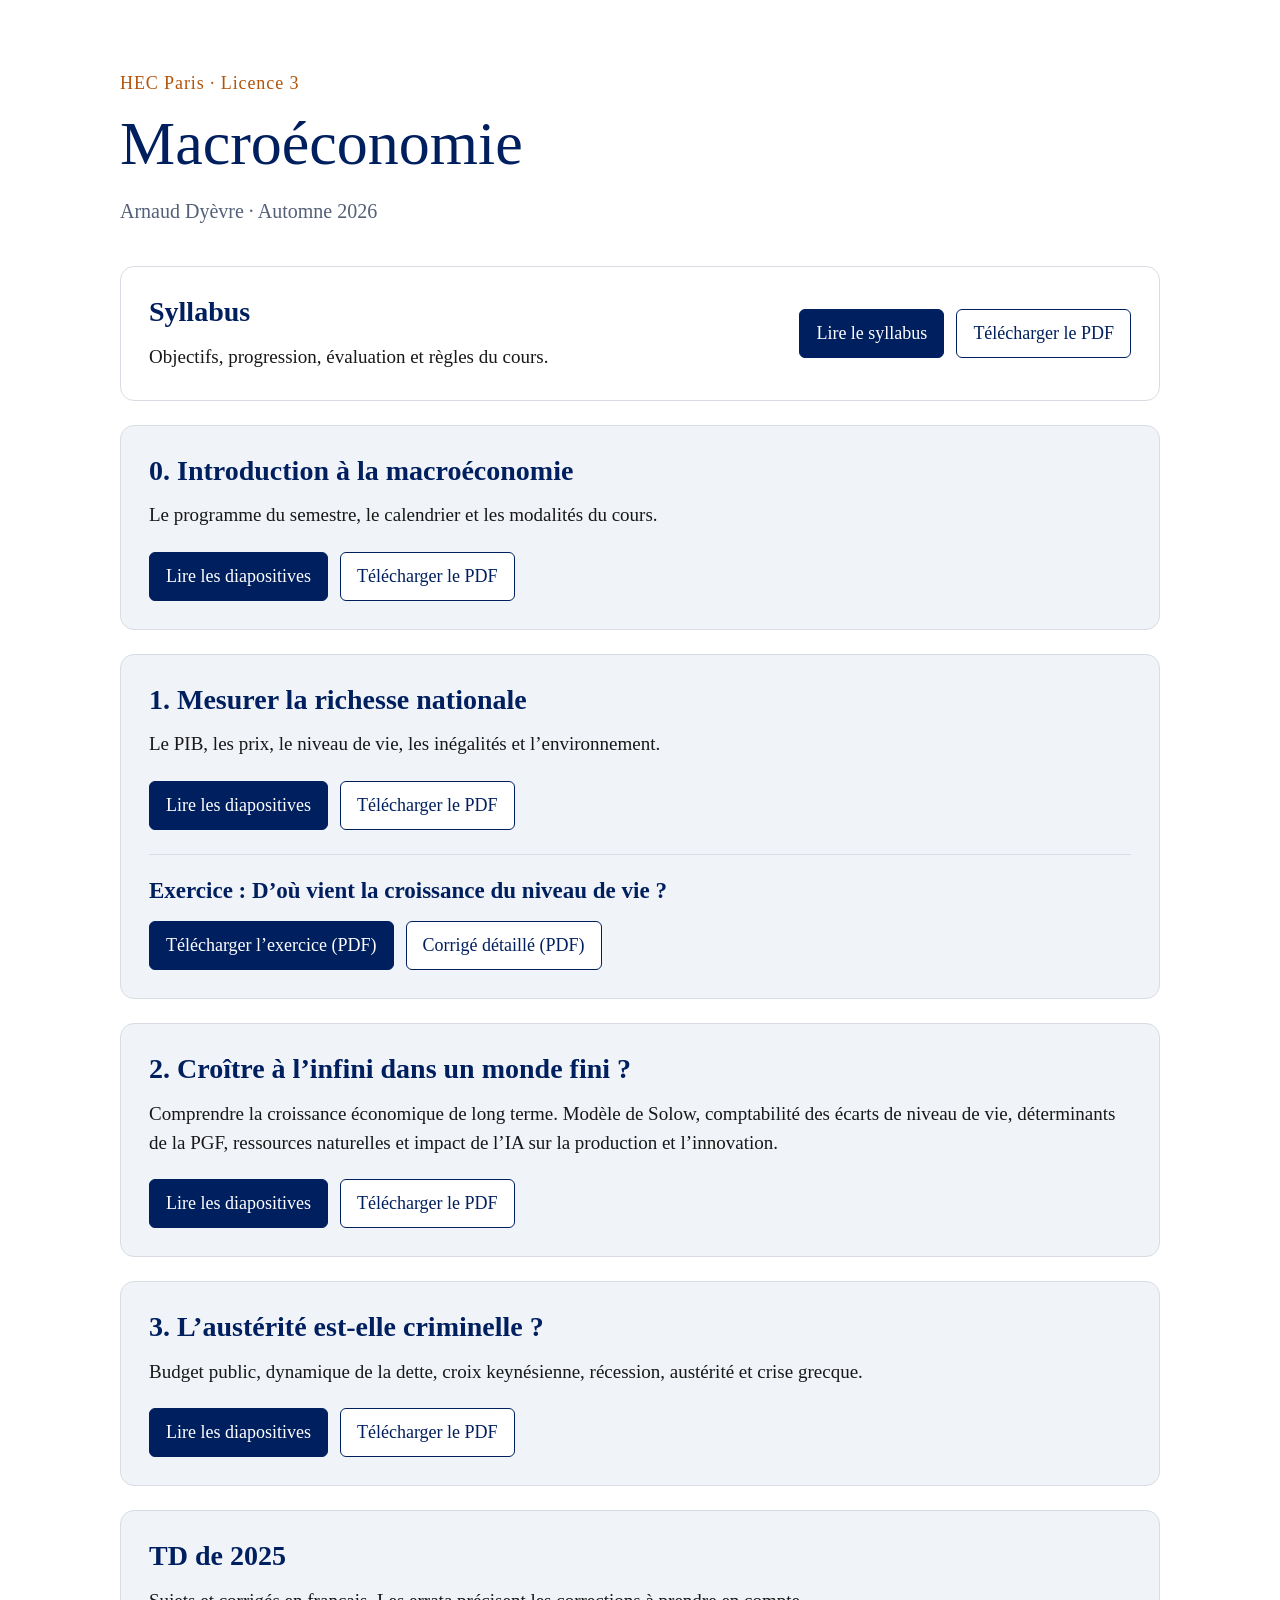
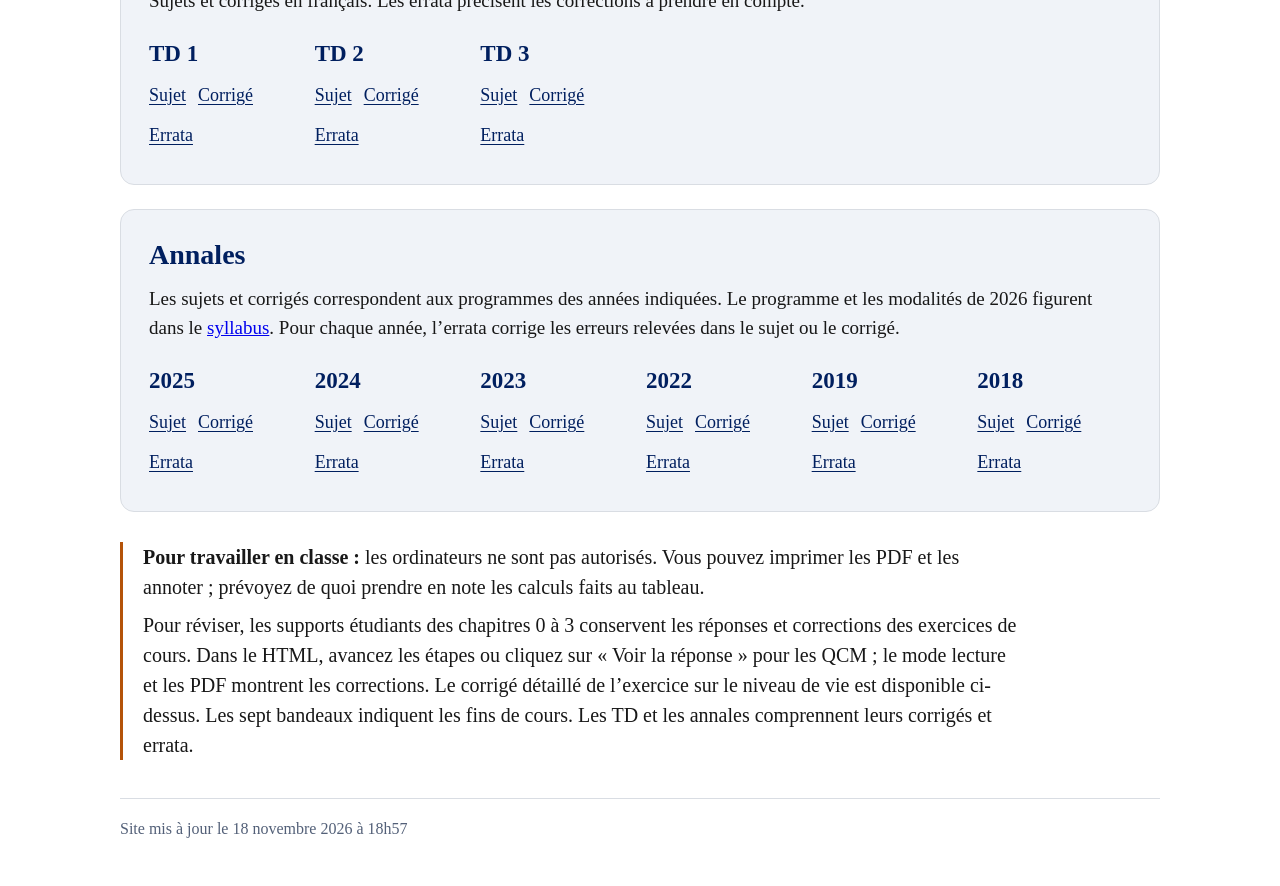
==== index.html @ c5e03e6b "Réduire le footer à la date et heure de mise à jour" ====
<!doctype html>
<html lang="fr">
<head>
  <meta charset="utf-8">
  <meta name="viewport" content="width=device-width, initial-scale=1">
  <meta name="description" content="Supports du cours de macroéconomie de Licence 3 à HEC Paris, Arnaud Dyèvre, automne 2026.">
  <title>Macroéconomie L3 · HEC Paris · Automne 2026</title>
  <style>
    :root{--navy:#001F5F;--accent:#B45309;--ink:#181818;--muted:#536078;--line:#D9DDE3;--blue:#F0F3F8}
    *{box-sizing:border-box}body{margin:0;background:#fff;color:var(--ink);font-family:Palatino,"Palatino Linotype","Book Antiqua",serif;font-size:20px;line-height:1.5}main{max-width:1100px;margin:auto;padding:70px 30px 45px}.label{color:var(--accent);font-size:18px;letter-spacing:.05em;margin:0 0 12px}h1{font-size:clamp(38px,6vw,62px);font-weight:normal;color:var(--navy);line-height:1.12;margin:0 0 18px}.byline{color:var(--muted);margin:0 0 40px}.resources{display:grid;grid-template-columns:minmax(0,1fr);gap:24px;margin:30px 0}article{border:1px solid var(--line);border-radius:14px;padding:28px;background:var(--blue)}article h2{font-size:28px;line-height:1.2;color:var(--navy);font-weight:600;margin:0 0 14px}article p{margin:0 0 22px;font-size:19px}.links{display:flex;flex-wrap:wrap;gap:12px}.links a{display:inline-block;padding:10px 16px;border:1px solid var(--navy);border-radius:6px;color:var(--navy);text-decoration:none;background:#fff;font-size:18px;min-height:48px}.links a:first-child{background:var(--navy);color:#fff}.links a:hover{box-shadow:0 0 0 2px var(--accent)}a:focus-visible{outline:3px solid var(--accent);outline-offset:4px}.syllabus{grid-column:1/-1;background:#fff;display:flex;align-items:center;justify-content:space-between;gap:25px}.syllabus p{margin:0}.notice{border-left:3px solid var(--accent);padding:0 0 0 20px;max-width:900px}.notice p{margin:8px 0}footer{margin-top:38px;color:var(--muted);font-size:16px;border-top:1px solid var(--line);padding-top:18px}@media(max-width:650px){main{padding:36px 20px}.resources{grid-template-columns:1fr}article{padding:24px}.syllabus{display:block}.syllabus .links{margin-top:20px}.byline{margin-bottom:30px}}
    .exercise{border-top:1px solid var(--line);margin-top:24px;padding-top:22px}.exercise h3{color:var(--navy);font-size:23px;line-height:1.25;font-weight:600;margin:0 0 16px}
    .annales-grid{display:grid;grid-template-columns:repeat(6,minmax(0,1fr));gap:22px 12px;list-style:none;margin:0;padding:0}.annales-grid strong{display:block;color:var(--navy);font-size:23px;font-weight:600;margin-bottom:4px}.annales-links{display:flex;flex-wrap:wrap;gap:0 12px}.annales-links a{color:var(--navy);font-size:18px;padding:6px 0;min-height:40px;text-underline-offset:3px}@media(max-width:850px){.annales-grid{grid-template-columns:repeat(3,minmax(0,1fr))}}@media(max-width:500px){.annales-grid{grid-template-columns:repeat(2,minmax(0,1fr))}}
  </style>
</head>
<body>
  <main>
    <header><p class="label">HEC Paris · Licence 3</p><h1>Macroéconomie</h1><p class="byline">Arnaud Dyèvre · Automne 2026</p></header>
    <div class="resources">
      <article class="syllabus"><div><h2>Syllabus</h2><p>Objectifs, progression, évaluation et règles du cours.</p></div><div class="links"><a href="syllabus.html">Lire le syllabus</a><a href="syllabus.pdf">Télécharger le PDF</a></div></article>
      <article><h2>0. Introduction à la macroéconomie</h2><p>Le programme du semestre, le calendrier et les modalités du cours.</p><div class="links"><a href="introduction/index.html">Lire les diapositives</a><a href="introduction/cours.pdf">Télécharger le PDF</a></div></article>
      <article><h2>1. Mesurer la richesse nationale</h2><p>Le PIB, les prix, le niveau de vie, les inégalités et l’environnement.</p><div class="links"><a href="chapitre-1/index.html">Lire les diapositives</a><a href="chapitre-1/cours.pdf">Télécharger le PDF</a></div><div class="exercise"><h3>Exercice : D’où vient la croissance du niveau de vie&nbsp;?</h3><div class="links"><a href="chapitre-1/exercices/niveau_vie_exercice_etudiant.pdf">Télécharger l’exercice (PDF)</a><a href="chapitre-1/exercices/niveau_vie_exercice_corrige.pdf">Corrigé détaillé (PDF)</a></div></div></article>
      <article><h2>2. Croître à l’infini dans un monde fini&nbsp;?</h2><p>Comprendre la croissance économique de long terme. Modèle de Solow, comptabilité des écarts de niveau de vie, déterminants de la PGF, ressources naturelles et impact de l’IA sur la production et l’innovation.</p><div class="links"><a href="chapitre-2/index.html">Lire les diapositives</a><a href="chapitre-2/cours.pdf">Télécharger le PDF</a></div></article>
      <article><h2>3. L’austérité est-elle criminelle&nbsp;?</h2><p>Budget public, dynamique de la dette, croix keynésienne, récession, austérité et crise grecque.</p><div class="links"><a href="chapitre-3/index.html">Lire les diapositives</a><a href="chapitre-3/cours.pdf">Télécharger le PDF</a></div></article>
      <article id="td" aria-labelledby="td-title">
        <h2 id="td-title">TD de 2025</h2>
        <p>Sujets et corrigés en français. Les errata précisent les corrections à prendre en compte.</p>
        <ul class="annales-grid" aria-label="TD français de 2025 et corrigés">
          <li><strong>TD 1</strong><div class="annales-links"><a href="td/td1-2025-sujet.pdf" aria-label="Sujet du TD 1 en français, PDF">Sujet</a><a href="td/td1-2025-corrige.pdf" aria-label="Corrigé du TD 1 en français, PDF">Corrigé</a><a href="td/td1-2025-errata.pdf" aria-label="Errata du TD 1 en français, PDF">Errata</a></div></li>
          <li><strong>TD 2</strong><div class="annales-links"><a href="td/td2-2025-sujet.pdf" aria-label="Sujet du TD 2 en français, PDF">Sujet</a><a href="td/td2-2025-corrige.pdf" aria-label="Corrigé du TD 2 en français, PDF">Corrigé</a><a href="td/td2-2025-errata.pdf" aria-label="Errata du TD 2 en français, PDF">Errata</a></div></li>
          <li><strong>TD 3</strong><div class="annales-links"><a href="td/td3-2025-sujet.pdf" aria-label="Sujet du TD 3 en français, PDF">Sujet</a><a href="td/td3-2025-corrige.pdf" aria-label="Corrigé du TD 3 en français, PDF">Corrigé</a><a href="td/td3-2025-errata.pdf" aria-label="Errata du TD 3 en français, PDF">Errata</a></div></li>
        </ul>
      </article>
      <article id="annales" aria-labelledby="annales-title">
        <h2 id="annales-title">Annales</h2>
        <p>Les sujets et corrigés correspondent aux programmes des années indiquées. Le programme et les modalités de 2026 figurent dans le <a href="syllabus.html">syllabus</a>. Pour chaque année, l’errata corrige les erreurs relevées dans le sujet ou le corrigé.</p>
        <ul class="annales-grid" aria-label="Examens des années passées et corrigés">
          <li><strong>2025</strong><div class="annales-links"><a href="annales/examen-2025-sujet.pdf" aria-label="Sujet 2025 en français, PDF">Sujet</a><a href="annales/examen-2025-corrige.pdf" aria-label="Corrigé 2025 en français, PDF">Corrigé</a><a href="annales/errata-2025.pdf" aria-label="Errata 2025 en français, PDF">Errata</a></div></li>
          <li><strong>2024</strong><div class="annales-links"><a href="annales/examen-2024-sujet.pdf" aria-label="Sujet 2024 en français, PDF">Sujet</a><a href="annales/examen-2024-corrige.pdf" aria-label="Corrigé 2024 en français, PDF">Corrigé</a><a href="annales/errata-2024.pdf" aria-label="Errata 2024 en français, PDF">Errata</a></div></li>
          <li><strong>2023</strong><div class="annales-links"><a href="annales/examen-2023-sujet.pdf" aria-label="Sujet 2023 en français, PDF">Sujet</a><a href="annales/examen-2023-corrige.pdf" aria-label="Corrigé 2023 en français, PDF">Corrigé</a><a href="annales/errata-2023.pdf" aria-label="Errata 2023 en français, PDF">Errata</a></div></li>
          <li><strong>2022</strong><div class="annales-links"><a href="annales/examen-2022-sujet.pdf" aria-label="Sujet 2022 en français, PDF">Sujet</a><a href="annales/examen-2022-corrige.pdf" aria-label="Corrigé 2022 en français, PDF">Corrigé</a><a href="annales/errata-2022.pdf" aria-label="Errata 2022 en français, PDF">Errata</a></div></li>
          <li><strong>2019</strong><div class="annales-links"><a href="annales/examen-2019-sujet.pdf" aria-label="Sujet 2019 en français, PDF">Sujet</a><a href="annales/examen-2019-corrige.pdf" aria-label="Corrigé 2019 en anglais, PDF">Corrigé</a><a href="annales/errata-2019.pdf" aria-label="Errata 2019 en français, PDF">Errata</a></div></li>
          <li><strong>2018</strong><div class="annales-links"><a href="annales/examen-2018-sujet.pdf" aria-label="Sujet 2018 en français, PDF">Sujet</a><a href="annales/examen-2018-corrige.pdf" aria-label="Corrigé 2018 en anglais, PDF">Corrigé</a><a href="annales/errata-2018.pdf" aria-label="Errata 2018 en français, PDF">Errata</a></div></li>
        </ul>
      </article>
    </div>
    <div class="notice"><p><strong>Pour travailler en classe :</strong> les ordinateurs ne sont pas autorisés. Vous pouvez imprimer les PDF et les annoter ; prévoyez de quoi prendre en note les calculs faits au tableau.</p><p>Pour réviser, les supports étudiants des chapitres 0 à 3 conservent les réponses et corrections des exercices de cours. Dans le HTML, avancez les étapes ou cliquez sur « Voir la réponse » pour les QCM ; le mode lecture et les PDF montrent les corrections. Le corrigé détaillé de l’exercice sur le niveau de vie est disponible ci-dessus. Les sept bandeaux indiquent les fins de cours. Les TD et les annales comprennent leurs corrigés et errata.</p></div>
    <footer>Site mis à jour le <time datetime="2026-11-18T18:57+01:00">18 novembre 2026 à 18h57</time></footer>
  </main>
</body>
</html>
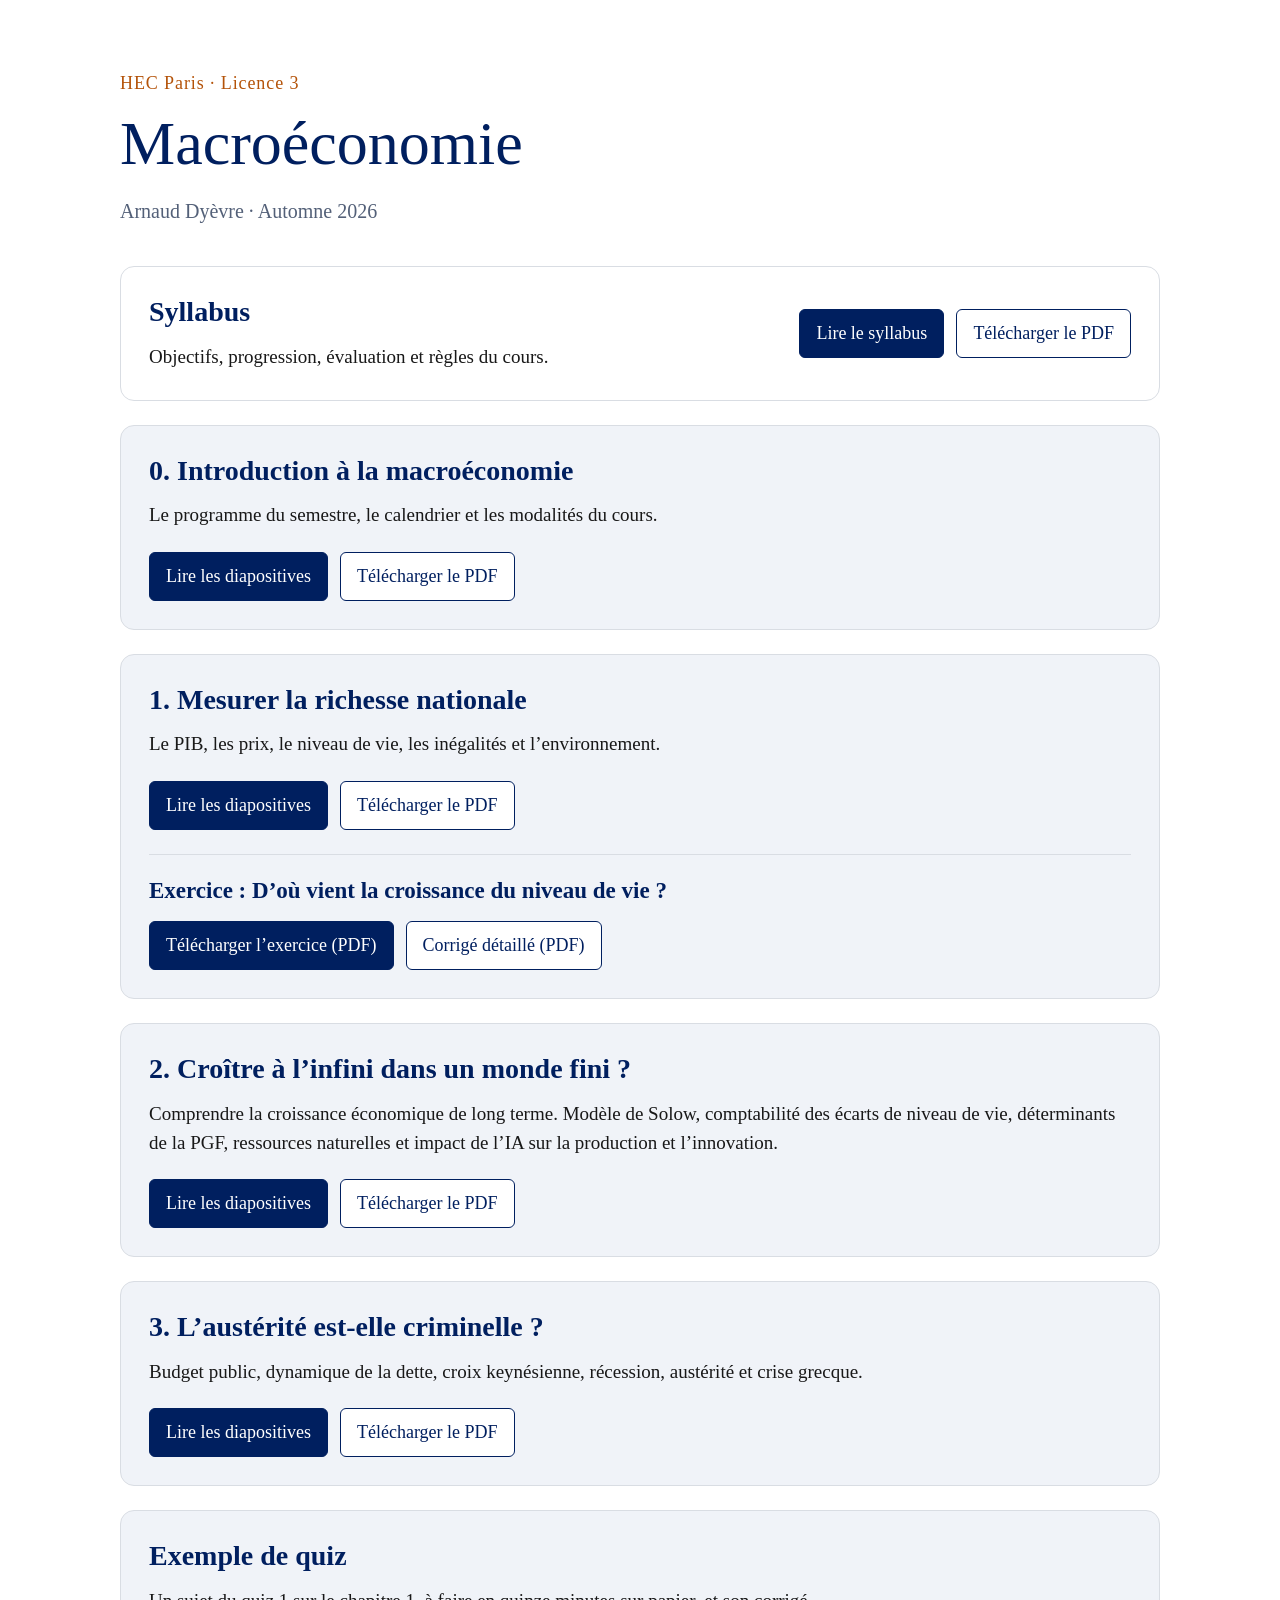
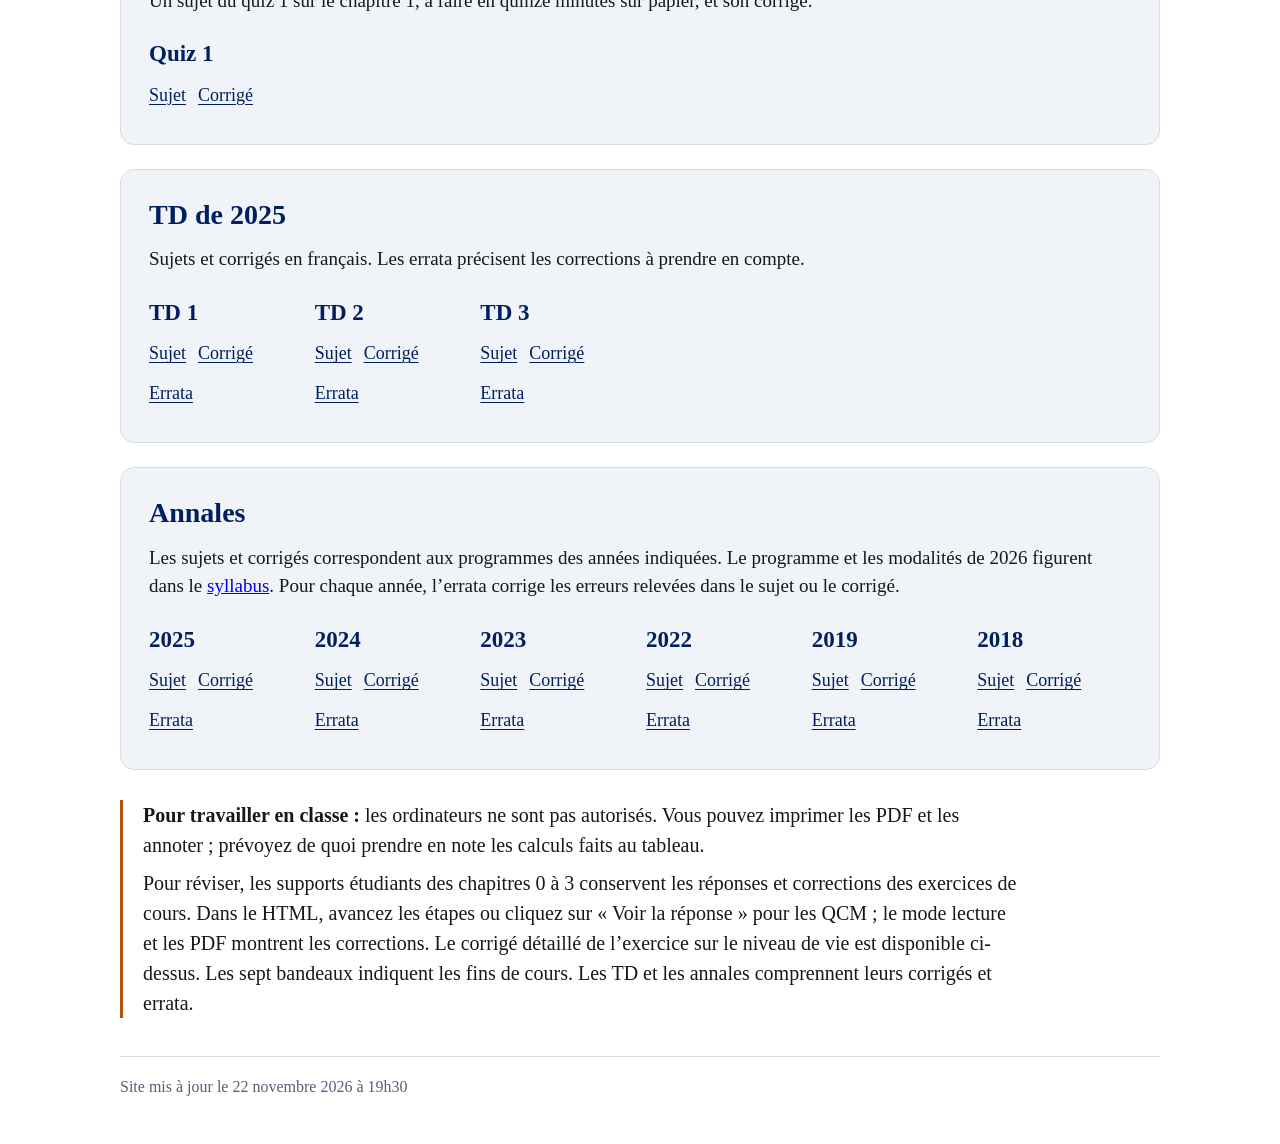
==== commit b81f56d3: "Publier un exemple du quiz 1 et son corrigé Sujet du quiz 1 (version A complétée par la question sur" ====
--- a/index.html
+++ b/index.html
@@ -21,6 +21,13 @@
       <article><h2>1. Mesurer la richesse nationale</h2><p>Le PIB, les prix, le niveau de vie, les inégalités et l’environnement.</p><div class="links"><a href="chapitre-1/index.html">Lire les diapositives</a><a href="chapitre-1/cours.pdf">Télécharger le PDF</a></div><div class="exercise"><h3>Exercice : D’où vient la croissance du niveau de vie&nbsp;?</h3><div class="links"><a href="chapitre-1/exercices/niveau_vie_exercice_etudiant.pdf">Télécharger l’exercice (PDF)</a><a href="chapitre-1/exercices/niveau_vie_exercice_corrige.pdf">Corrigé détaillé (PDF)</a></div></div></article>
       <article><h2>2. Croître à l’infini dans un monde fini&nbsp;?</h2><p>Comprendre la croissance économique de long terme. Modèle de Solow, comptabilité des écarts de niveau de vie, déterminants de la PGF, ressources naturelles et impact de l’IA sur la production et l’innovation.</p><div class="links"><a href="chapitre-2/index.html">Lire les diapositives</a><a href="chapitre-2/cours.pdf">Télécharger le PDF</a></div></article>
       <article><h2>3. L’austérité est-elle criminelle&nbsp;?</h2><p>Budget public, dynamique de la dette, croix keynésienne, récession, austérité et crise grecque.</p><div class="links"><a href="chapitre-3/index.html">Lire les diapositives</a><a href="chapitre-3/cours.pdf">Télécharger le PDF</a></div></article>
+      <article id="quiz" aria-labelledby="quiz-title">
+        <h2 id="quiz-title">Exemple de quiz</h2>
+        <p>Un sujet du quiz 1 sur le chapitre 1, à faire en quinze minutes sur papier, et son corrigé.</p>
+        <ul class="annales-grid" aria-label="Exemple de quiz et corrigé">
+          <li><strong>Quiz 1</strong><div class="annales-links"><a href="quiz/quiz-1-sujet.pdf" aria-label="Sujet du quiz 1, PDF">Sujet</a><a href="quiz/quiz-1-corrige.pdf" aria-label="Corrigé du quiz 1, PDF">Corrigé</a></div></li>
+        </ul>
+      </article>
       <article id="td" aria-labelledby="td-title">
         <h2 id="td-title">TD de 2025</h2>
         <p>Sujets et corrigés en français. Les errata précisent les corrections à prendre en compte.</p>
@@ -44,7 +51,7 @@
       </article>
     </div>
     <div class="notice"><p><strong>Pour travailler en classe :</strong> les ordinateurs ne sont pas autorisés. Vous pouvez imprimer les PDF et les annoter ; prévoyez de quoi prendre en note les calculs faits au tableau.</p><p>Pour réviser, les supports étudiants des chapitres 0 à 3 conservent les réponses et corrections des exercices de cours. Dans le HTML, avancez les étapes ou cliquez sur « Voir la réponse » pour les QCM ; le mode lecture et les PDF montrent les corrections. Le corrigé détaillé de l’exercice sur le niveau de vie est disponible ci-dessus. Les sept bandeaux indiquent les fins de cours. Les TD et les annales comprennent leurs corrigés et errata.</p></div>
-    <footer>Site mis à jour le <time datetime="2026-11-18T18:57+01:00">18 novembre 2026 à 18h57</time></footer>
+    <footer>Site mis à jour le <time datetime="2026-11-22T19:30+01:00">22 novembre 2026 à 19h30</time></footer>
   </main>
 </body>
 </html>
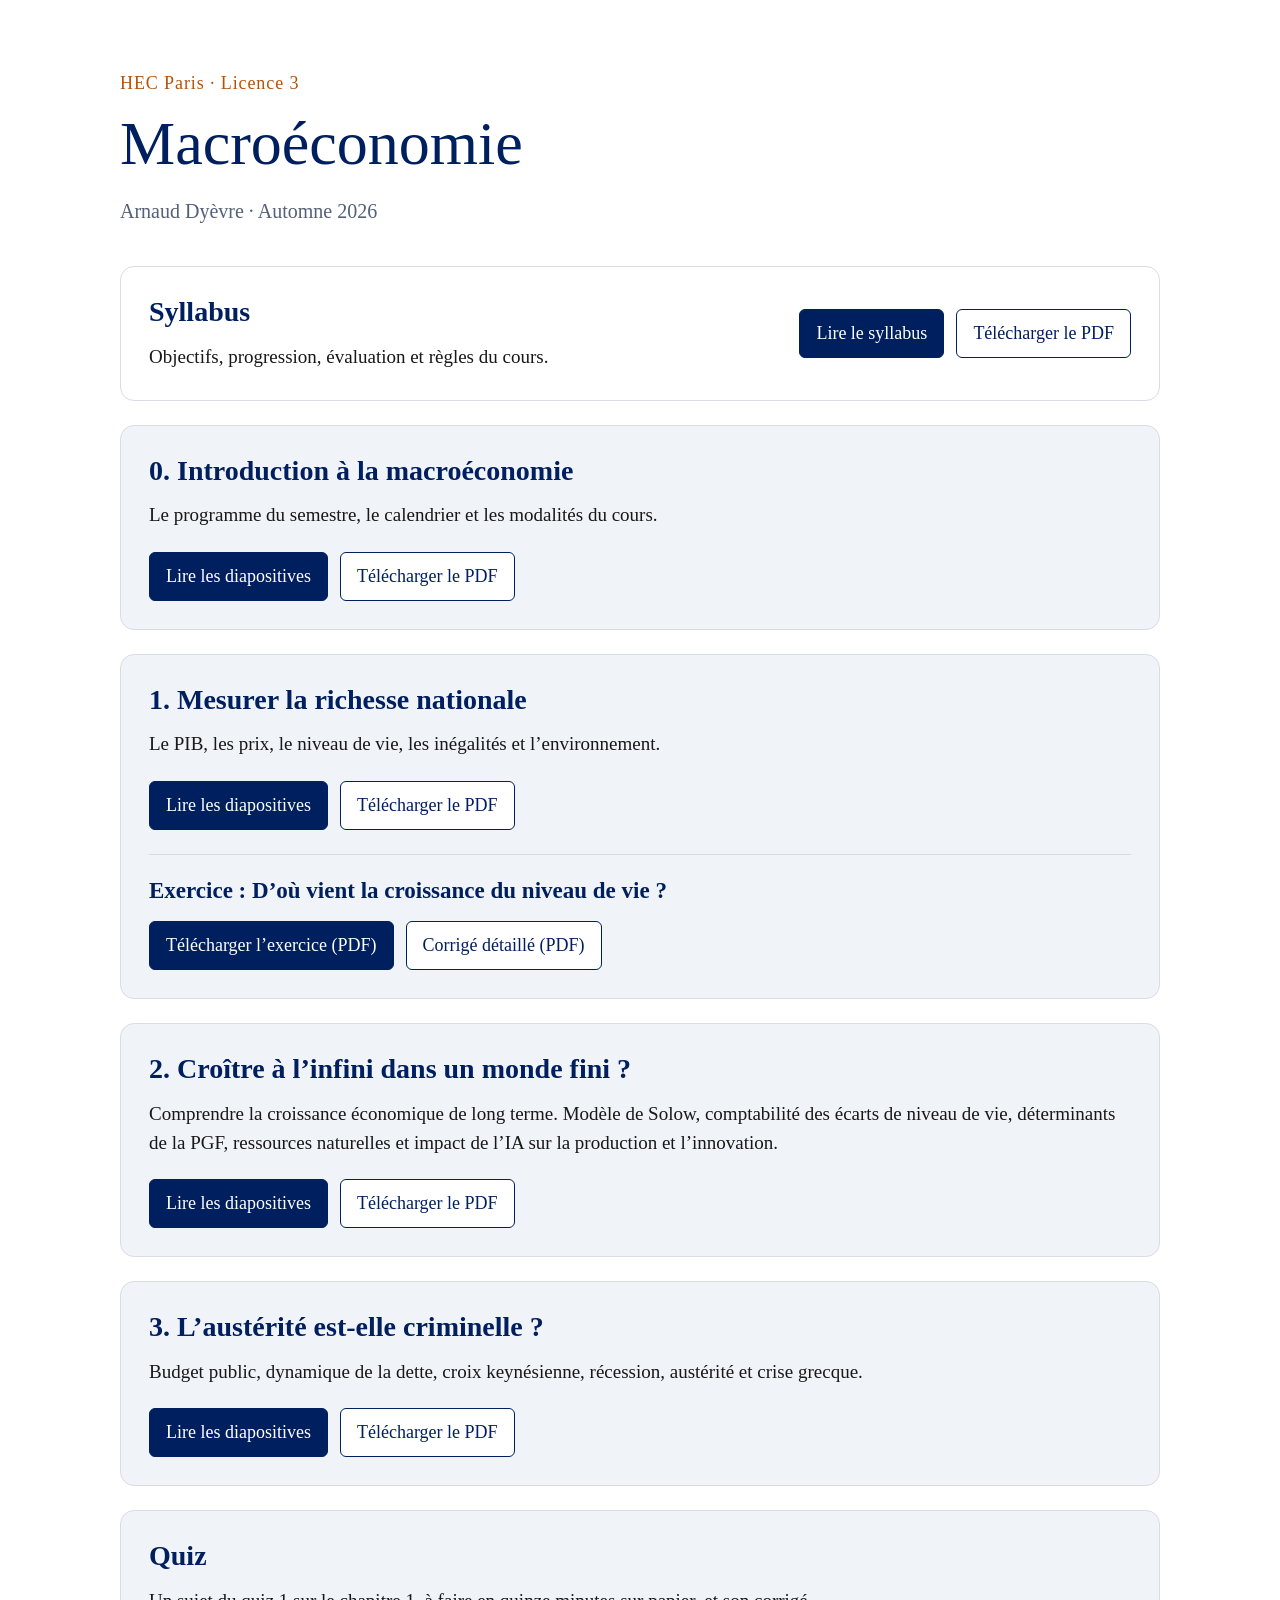
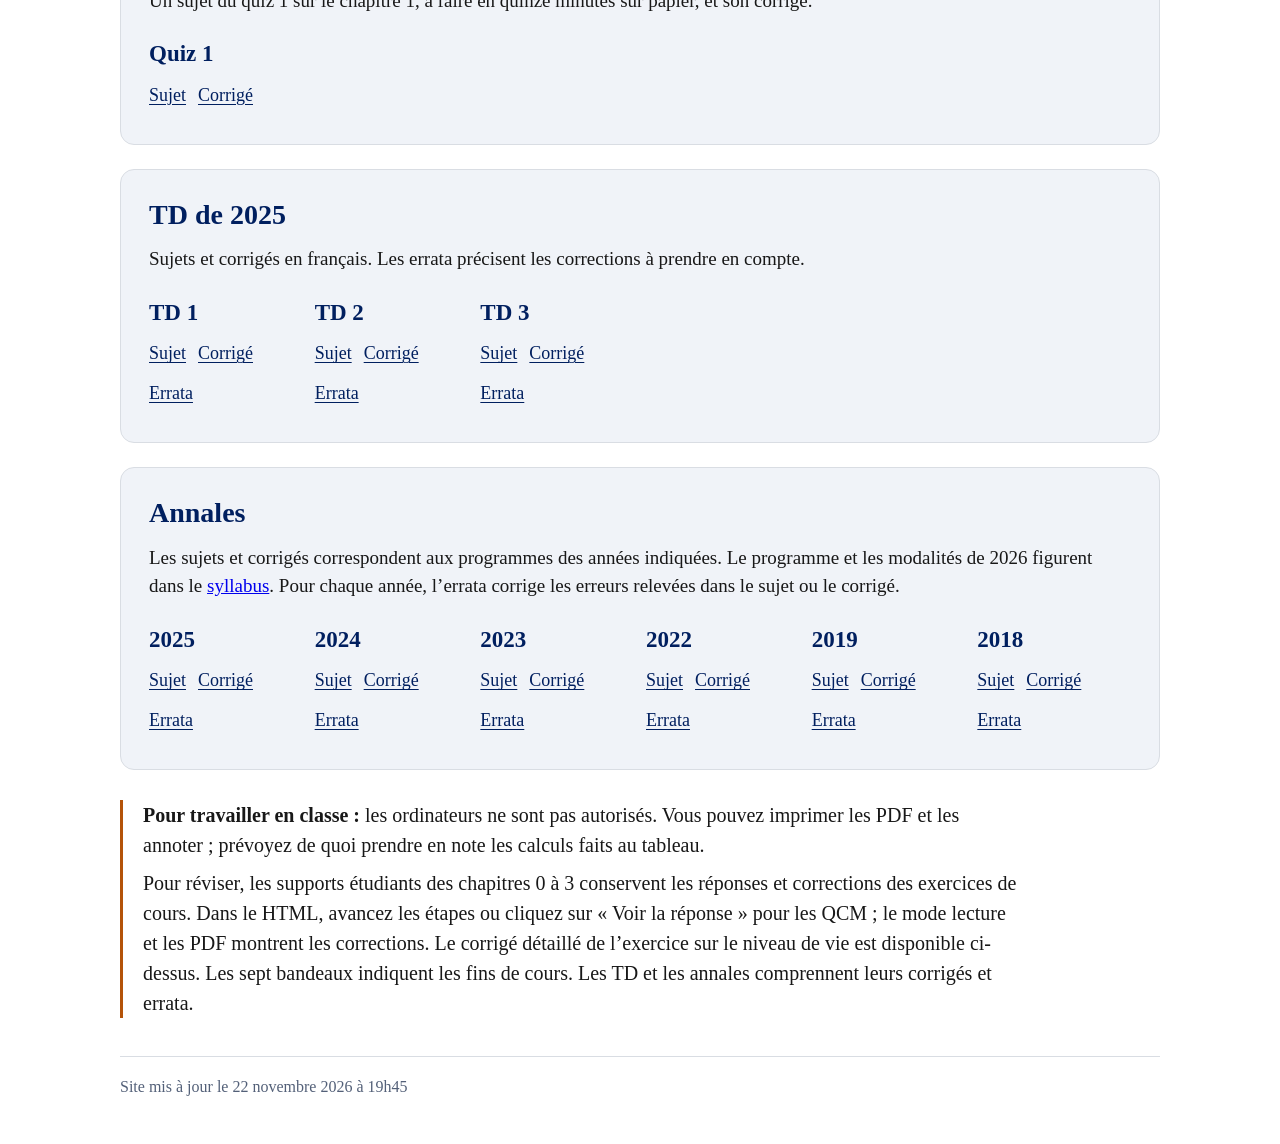
==== commit 0eb8a6f9: "Intituler la rubrique « Quiz » sur l'accueil et dans le README Co-Authored-By: Claude Opus 5.5 <nore" ====
--- a/index.html
+++ b/index.html
@@ -22,9 +22,9 @@
       <article><h2>2. Croître à l’infini dans un monde fini&nbsp;?</h2><p>Comprendre la croissance économique de long terme. Modèle de Solow, comptabilité des écarts de niveau de vie, déterminants de la PGF, ressources naturelles et impact de l’IA sur la production et l’innovation.</p><div class="links"><a href="chapitre-2/index.html">Lire les diapositives</a><a href="chapitre-2/cours.pdf">Télécharger le PDF</a></div></article>
       <article><h2>3. L’austérité est-elle criminelle&nbsp;?</h2><p>Budget public, dynamique de la dette, croix keynésienne, récession, austérité et crise grecque.</p><div class="links"><a href="chapitre-3/index.html">Lire les diapositives</a><a href="chapitre-3/cours.pdf">Télécharger le PDF</a></div></article>
       <article id="quiz" aria-labelledby="quiz-title">
-        <h2 id="quiz-title">Exemple de quiz</h2>
+        <h2 id="quiz-title">Quiz</h2>
         <p>Un sujet du quiz 1 sur le chapitre 1, à faire en quinze minutes sur papier, et son corrigé.</p>
-        <ul class="annales-grid" aria-label="Exemple de quiz et corrigé">
+        <ul class="annales-grid" aria-label="Quiz et corrigé">
           <li><strong>Quiz 1</strong><div class="annales-links"><a href="quiz/quiz-1-sujet.pdf" aria-label="Sujet du quiz 1, PDF">Sujet</a><a href="quiz/quiz-1-corrige.pdf" aria-label="Corrigé du quiz 1, PDF">Corrigé</a></div></li>
         </ul>
       </article>
@@ -51,7 +51,7 @@
       </article>
     </div>
     <div class="notice"><p><strong>Pour travailler en classe :</strong> les ordinateurs ne sont pas autorisés. Vous pouvez imprimer les PDF et les annoter ; prévoyez de quoi prendre en note les calculs faits au tableau.</p><p>Pour réviser, les supports étudiants des chapitres 0 à 3 conservent les réponses et corrections des exercices de cours. Dans le HTML, avancez les étapes ou cliquez sur « Voir la réponse » pour les QCM ; le mode lecture et les PDF montrent les corrections. Le corrigé détaillé de l’exercice sur le niveau de vie est disponible ci-dessus. Les sept bandeaux indiquent les fins de cours. Les TD et les annales comprennent leurs corrigés et errata.</p></div>
-    <footer>Site mis à jour le <time datetime="2026-11-22T19:30+01:00">22 novembre 2026 à 19h30</time></footer>
+    <footer>Site mis à jour le <time datetime="2026-11-22T19:45+01:00">22 novembre 2026 à 19h45</time></footer>
   </main>
 </body>
 </html>
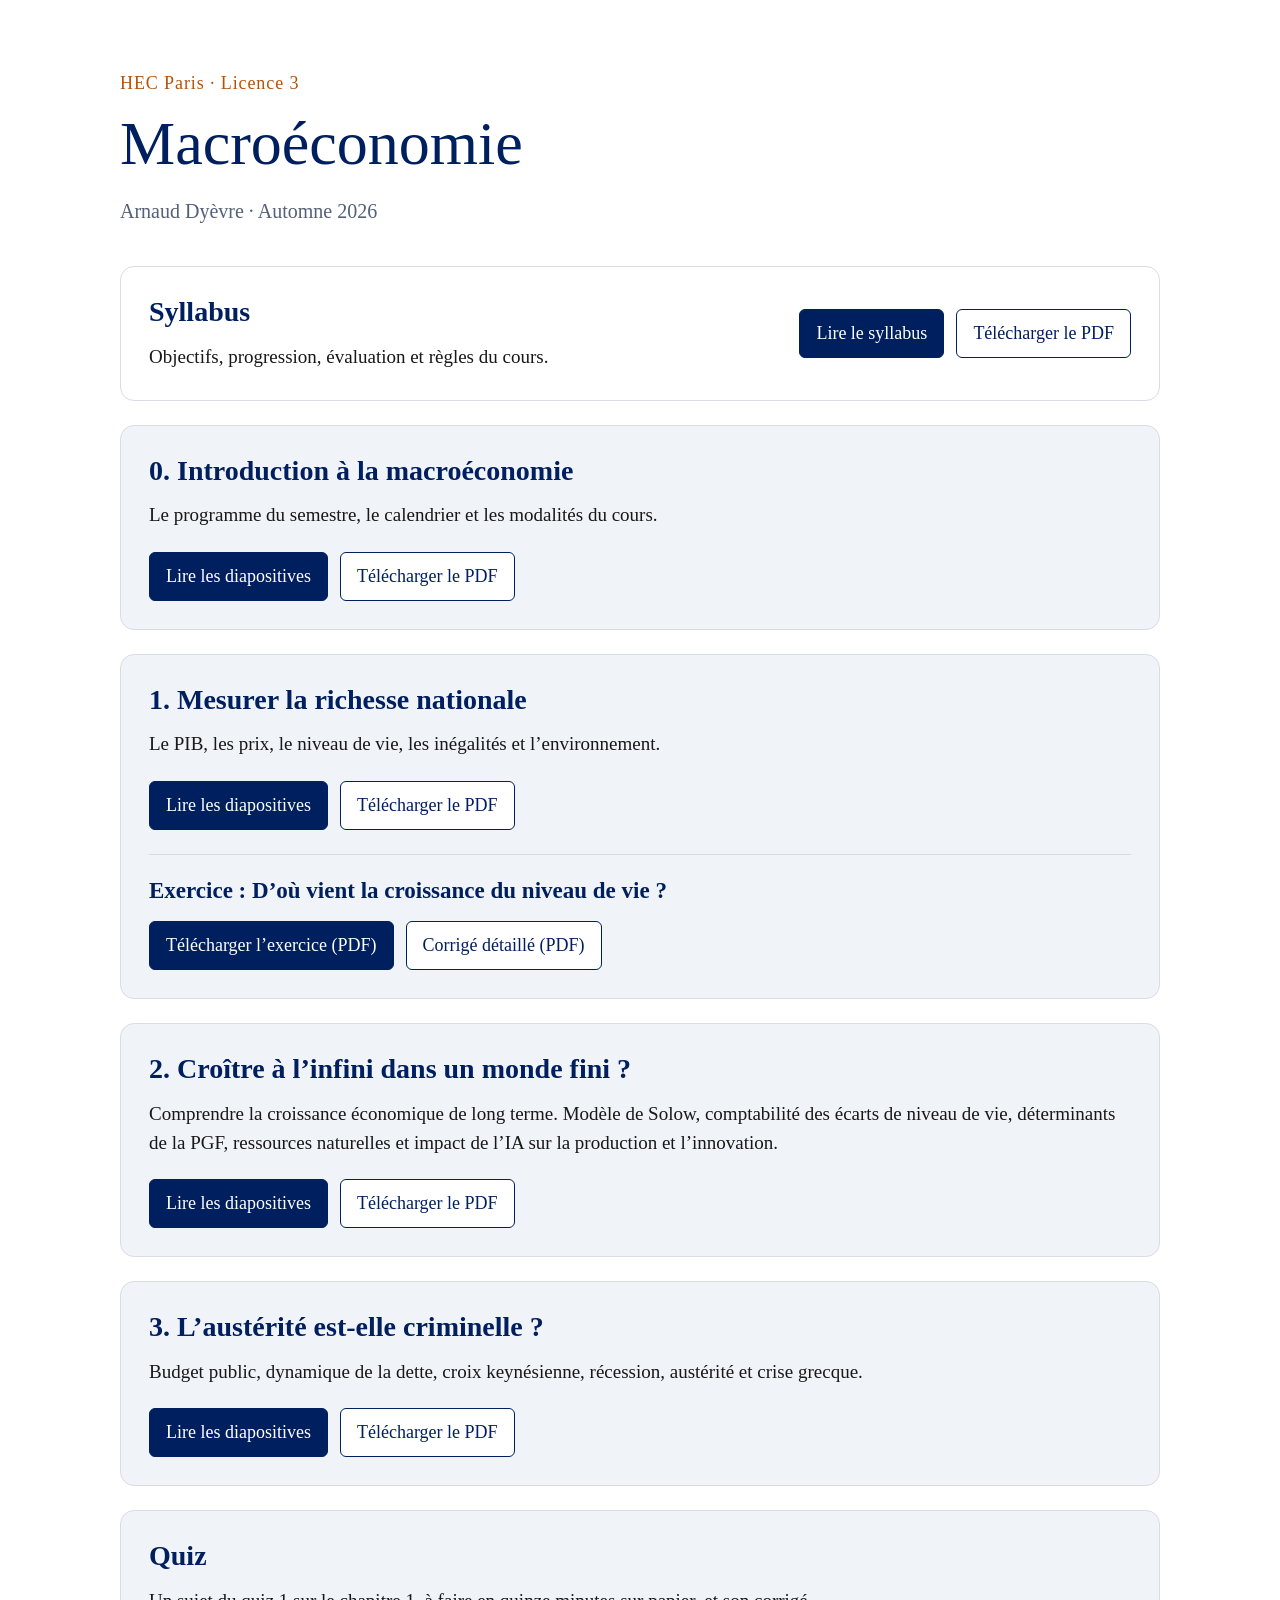
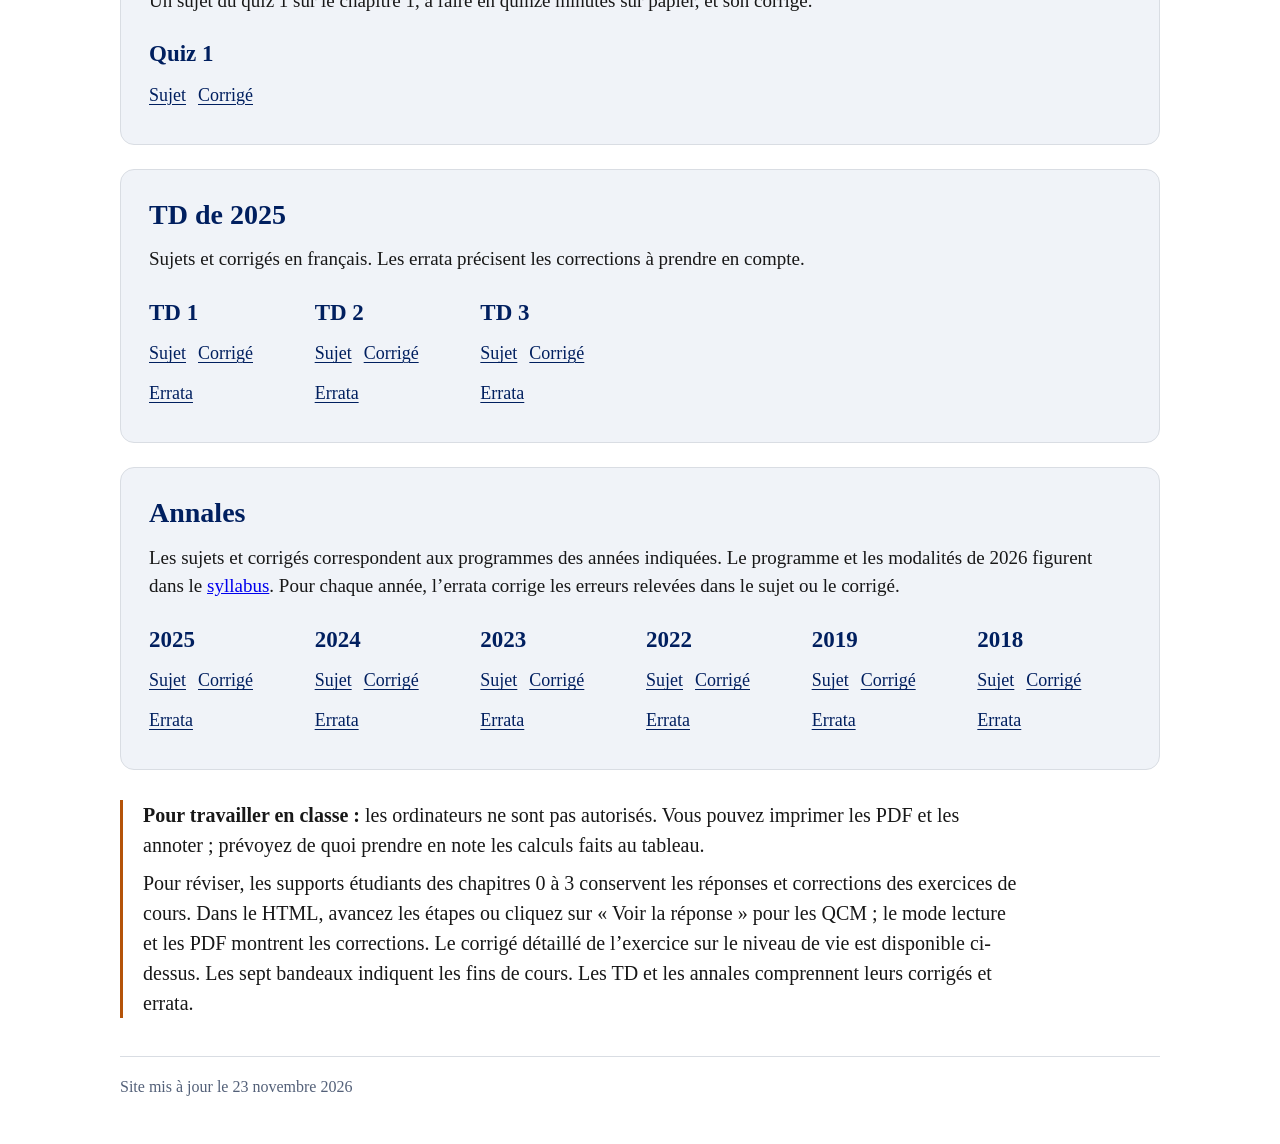
==== commit 453b0e9b: "Mettre à jour le chapitre 3 : 87 diapositives, fin du cours sur la dette Parties 4 à 6 et conclusion" ====
--- a/index.html
+++ b/index.html
@@ -51,7 +51,7 @@
       </article>
     </div>
     <div class="notice"><p><strong>Pour travailler en classe :</strong> les ordinateurs ne sont pas autorisés. Vous pouvez imprimer les PDF et les annoter ; prévoyez de quoi prendre en note les calculs faits au tableau.</p><p>Pour réviser, les supports étudiants des chapitres 0 à 3 conservent les réponses et corrections des exercices de cours. Dans le HTML, avancez les étapes ou cliquez sur « Voir la réponse » pour les QCM ; le mode lecture et les PDF montrent les corrections. Le corrigé détaillé de l’exercice sur le niveau de vie est disponible ci-dessus. Les sept bandeaux indiquent les fins de cours. Les TD et les annales comprennent leurs corrigés et errata.</p></div>
-    <footer>Site mis à jour le <time datetime="2026-11-22T19:45+01:00">22 novembre 2026 à 19h45</time></footer>
+    <footer>Site mis à jour le <time datetime="2026-11-23">23 novembre 2026</time></footer>
   </main>
 </body>
 </html>
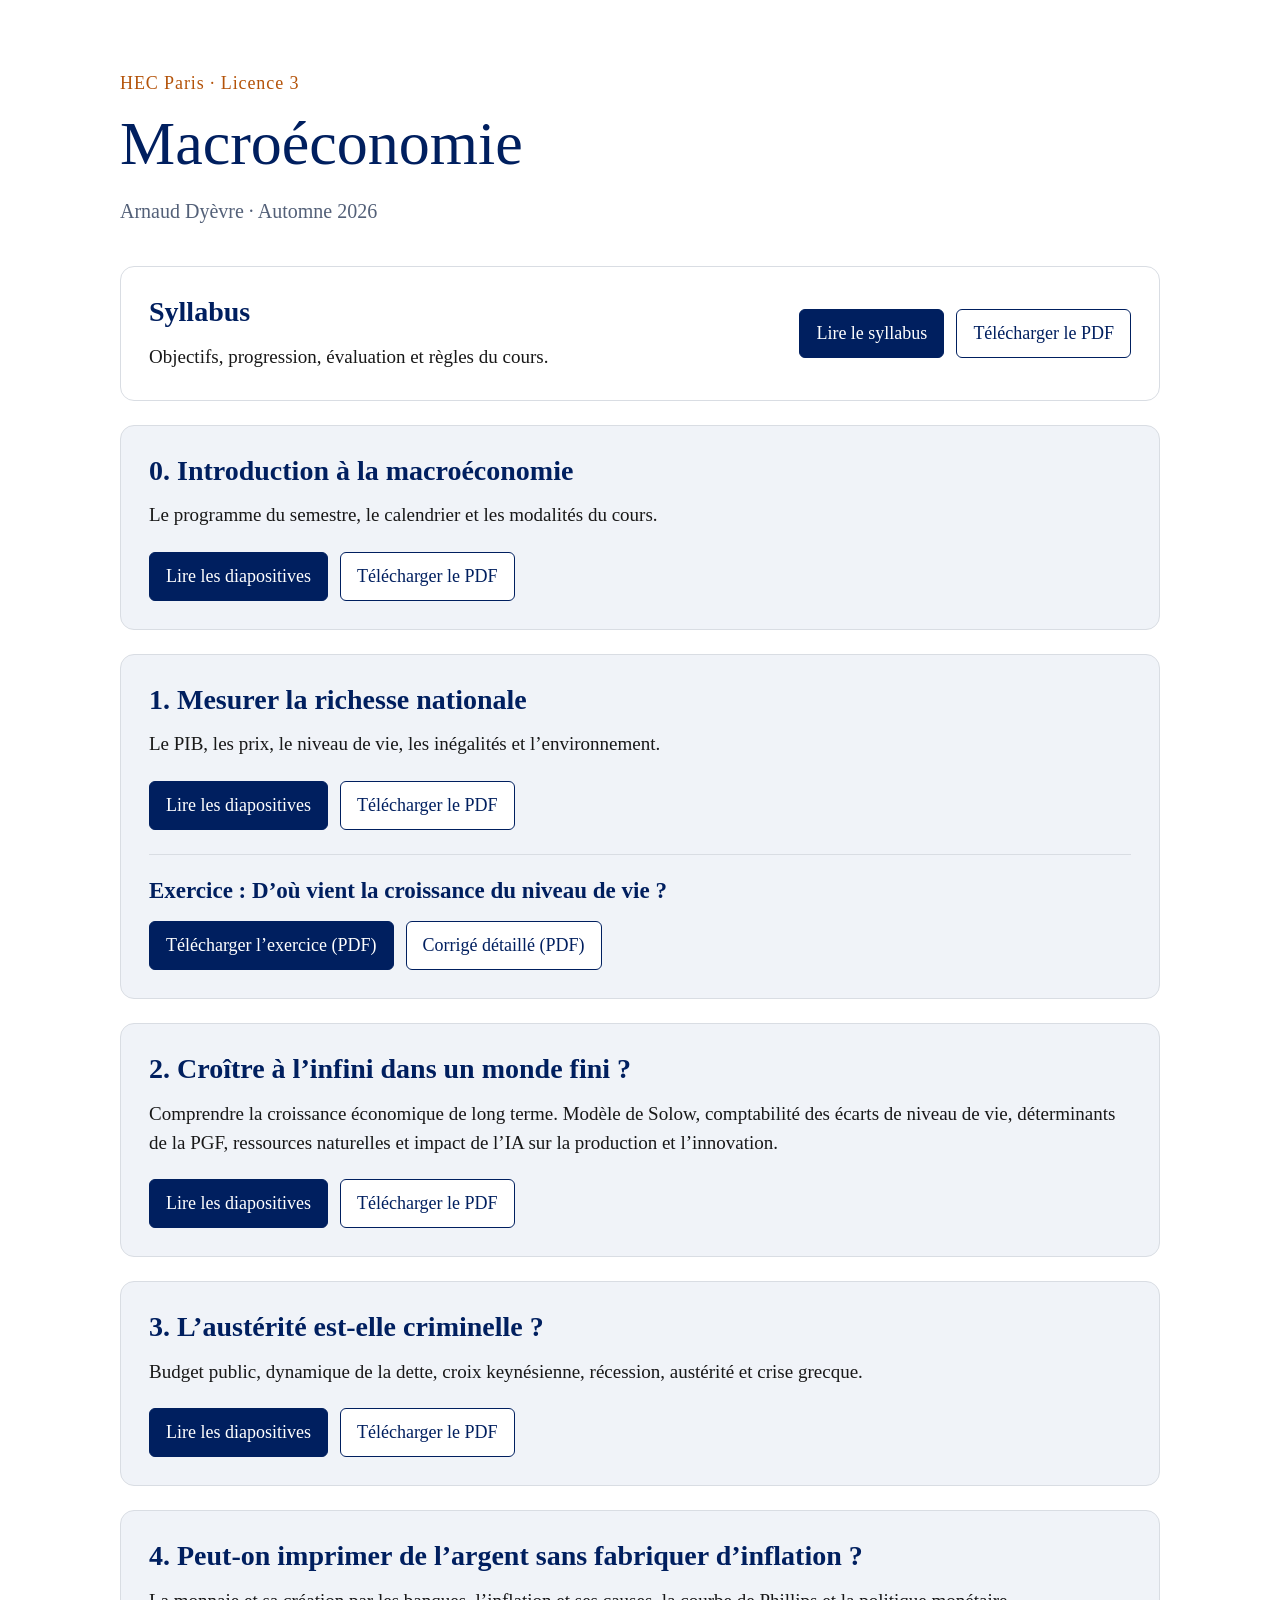
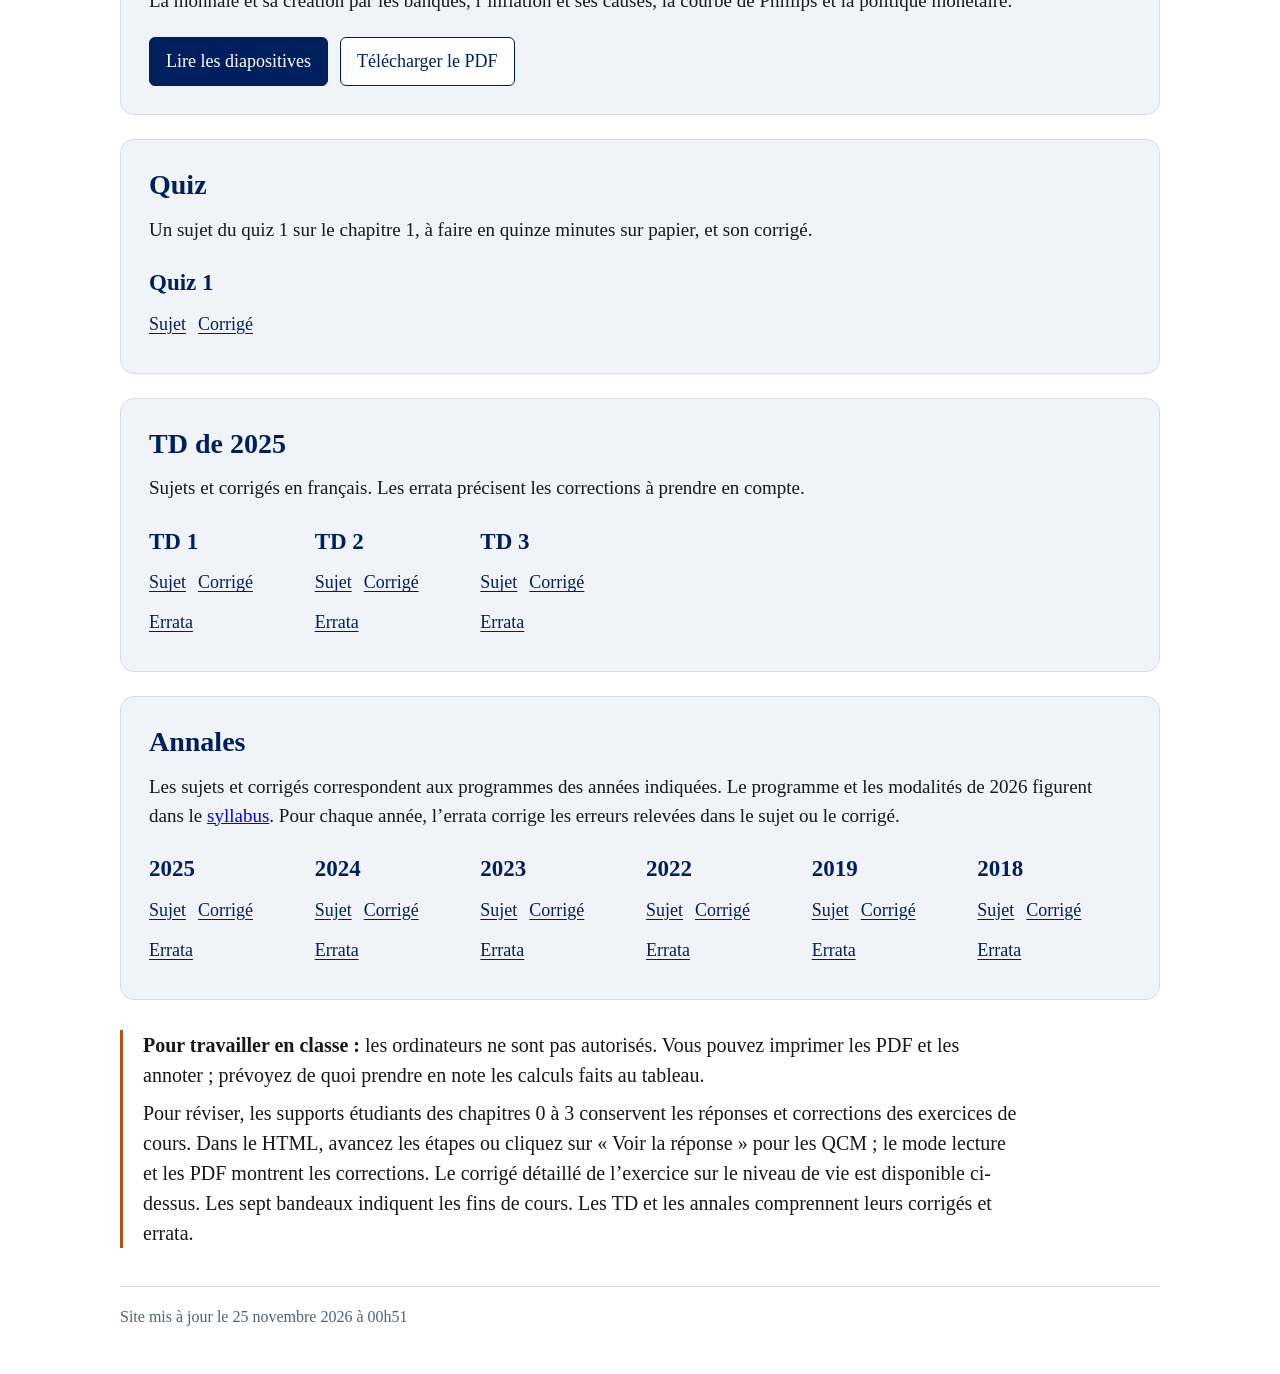
==== commit b4fabf0c: "Publier le chapitre 4 sur la monnaie et les sous-titres des couvertures Chapitre 4, « Peut-on imprim" ====
--- a/index.html
+++ b/index.html
@@ -21,6 +21,7 @@
       <article><h2>1. Mesurer la richesse nationale</h2><p>Le PIB, les prix, le niveau de vie, les inégalités et l’environnement.</p><div class="links"><a href="chapitre-1/index.html">Lire les diapositives</a><a href="chapitre-1/cours.pdf">Télécharger le PDF</a></div><div class="exercise"><h3>Exercice : D’où vient la croissance du niveau de vie&nbsp;?</h3><div class="links"><a href="chapitre-1/exercices/niveau_vie_exercice_etudiant.pdf">Télécharger l’exercice (PDF)</a><a href="chapitre-1/exercices/niveau_vie_exercice_corrige.pdf">Corrigé détaillé (PDF)</a></div></div></article>
       <article><h2>2. Croître à l’infini dans un monde fini&nbsp;?</h2><p>Comprendre la croissance économique de long terme. Modèle de Solow, comptabilité des écarts de niveau de vie, déterminants de la PGF, ressources naturelles et impact de l’IA sur la production et l’innovation.</p><div class="links"><a href="chapitre-2/index.html">Lire les diapositives</a><a href="chapitre-2/cours.pdf">Télécharger le PDF</a></div></article>
       <article><h2>3. L’austérité est-elle criminelle&nbsp;?</h2><p>Budget public, dynamique de la dette, croix keynésienne, récession, austérité et crise grecque.</p><div class="links"><a href="chapitre-3/index.html">Lire les diapositives</a><a href="chapitre-3/cours.pdf">Télécharger le PDF</a></div></article>
+      <article><h2>4. Peut-on imprimer de l’argent sans fabriquer d’inflation&nbsp;?</h2><p>La monnaie et sa création par les banques, l’inflation et ses causes, la courbe de Phillips et la politique monétaire.</p><div class="links"><a href="chapitre-4/index.html">Lire les diapositives</a><a href="chapitre-4/cours.pdf">Télécharger le PDF</a></div></article>
       <article id="quiz" aria-labelledby="quiz-title">
         <h2 id="quiz-title">Quiz</h2>
         <p>Un sujet du quiz 1 sur le chapitre 1, à faire en quinze minutes sur papier, et son corrigé.</p>
@@ -51,7 +52,7 @@
       </article>
     </div>
     <div class="notice"><p><strong>Pour travailler en classe :</strong> les ordinateurs ne sont pas autorisés. Vous pouvez imprimer les PDF et les annoter ; prévoyez de quoi prendre en note les calculs faits au tableau.</p><p>Pour réviser, les supports étudiants des chapitres 0 à 3 conservent les réponses et corrections des exercices de cours. Dans le HTML, avancez les étapes ou cliquez sur « Voir la réponse » pour les QCM ; le mode lecture et les PDF montrent les corrections. Le corrigé détaillé de l’exercice sur le niveau de vie est disponible ci-dessus. Les sept bandeaux indiquent les fins de cours. Les TD et les annales comprennent leurs corrigés et errata.</p></div>
-    <footer>Site mis à jour le <time datetime="2026-11-23">23 novembre 2026</time></footer>
+    <footer>Site mis à jour le <time datetime="2026-11-25">25 novembre 2026</time> à 00h51</footer>
   </main>
 </body>
 </html>
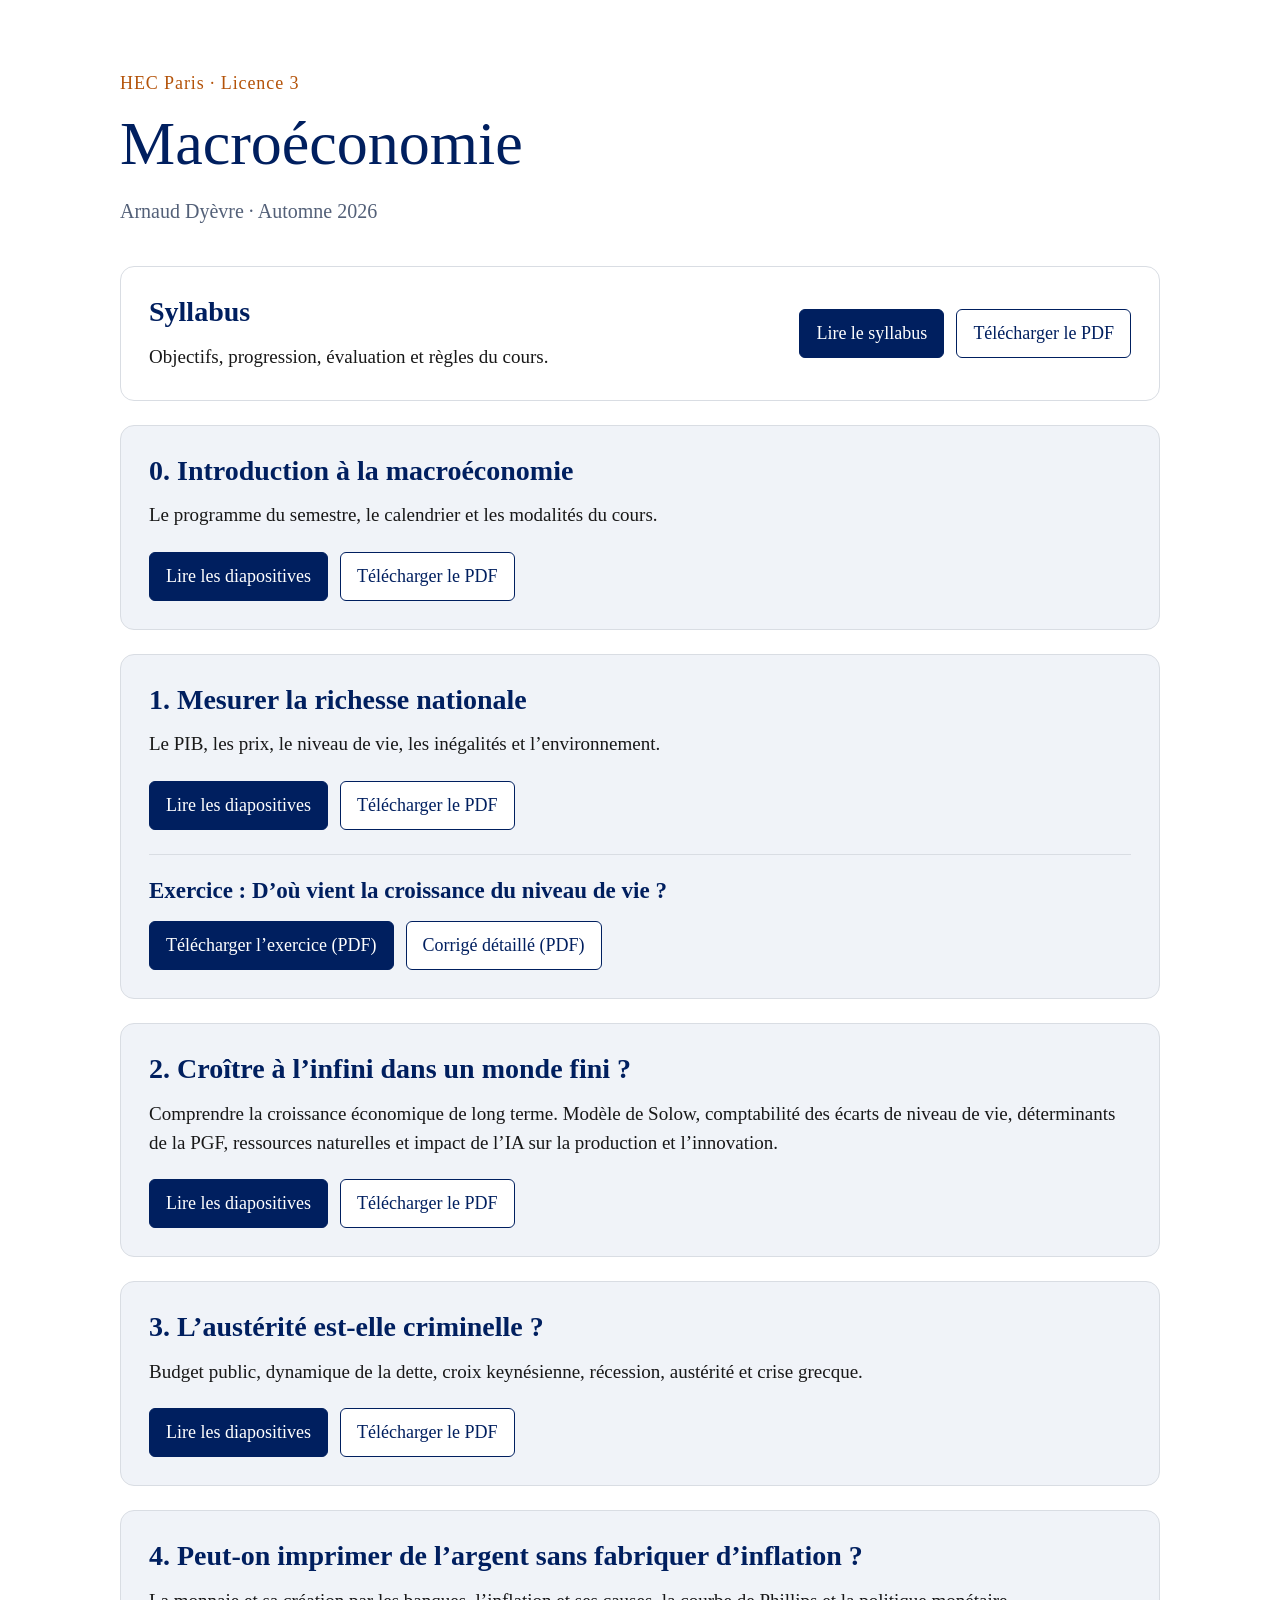
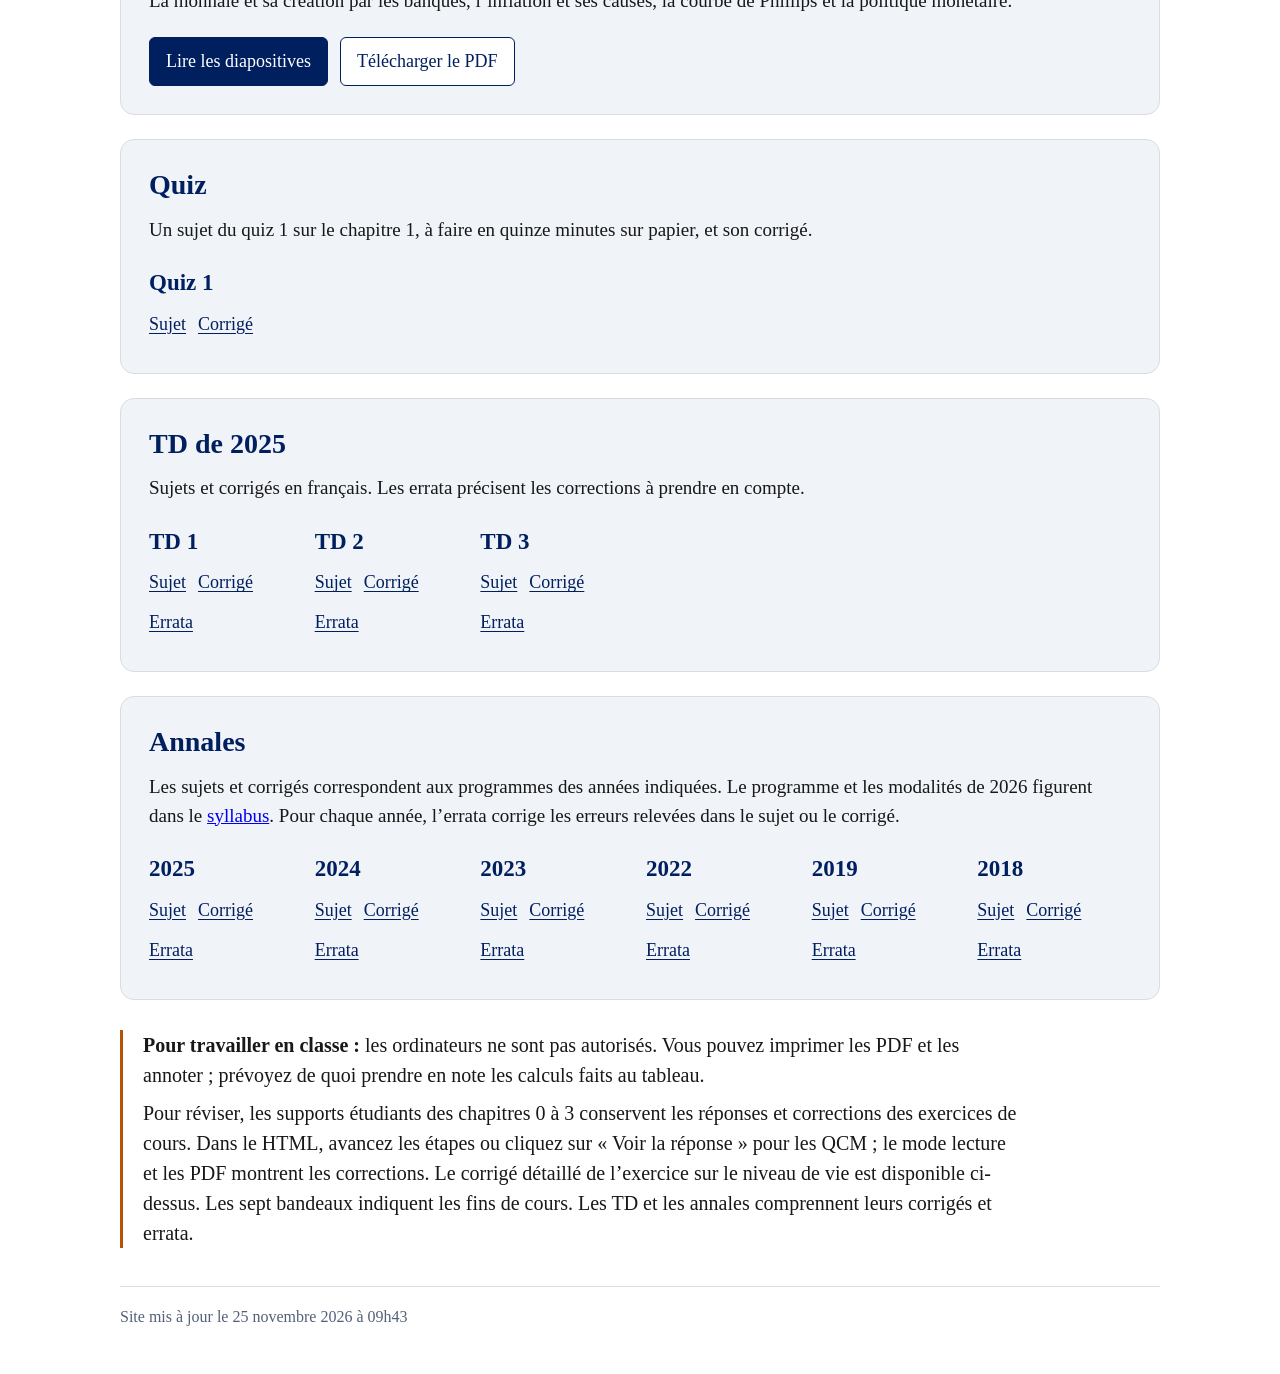
==== commit c13dece4: "Actualiser le syllabus : monnaie en chapitre 4, IA en chapitre 5 Aligner les titres et la progressio" ====
--- a/index.html
+++ b/index.html
@@ -52,7 +52,7 @@
       </article>
     </div>
     <div class="notice"><p><strong>Pour travailler en classe :</strong> les ordinateurs ne sont pas autorisés. Vous pouvez imprimer les PDF et les annoter ; prévoyez de quoi prendre en note les calculs faits au tableau.</p><p>Pour réviser, les supports étudiants des chapitres 0 à 3 conservent les réponses et corrections des exercices de cours. Dans le HTML, avancez les étapes ou cliquez sur « Voir la réponse » pour les QCM ; le mode lecture et les PDF montrent les corrections. Le corrigé détaillé de l’exercice sur le niveau de vie est disponible ci-dessus. Les sept bandeaux indiquent les fins de cours. Les TD et les annales comprennent leurs corrigés et errata.</p></div>
-    <footer>Site mis à jour le <time datetime="2026-11-25">25 novembre 2026</time> à 00h51</footer>
+    <footer>Site mis à jour le <time datetime="2026-11-25">25 novembre 2026</time> à 09h43</footer>
   </main>
 </body>
 </html>
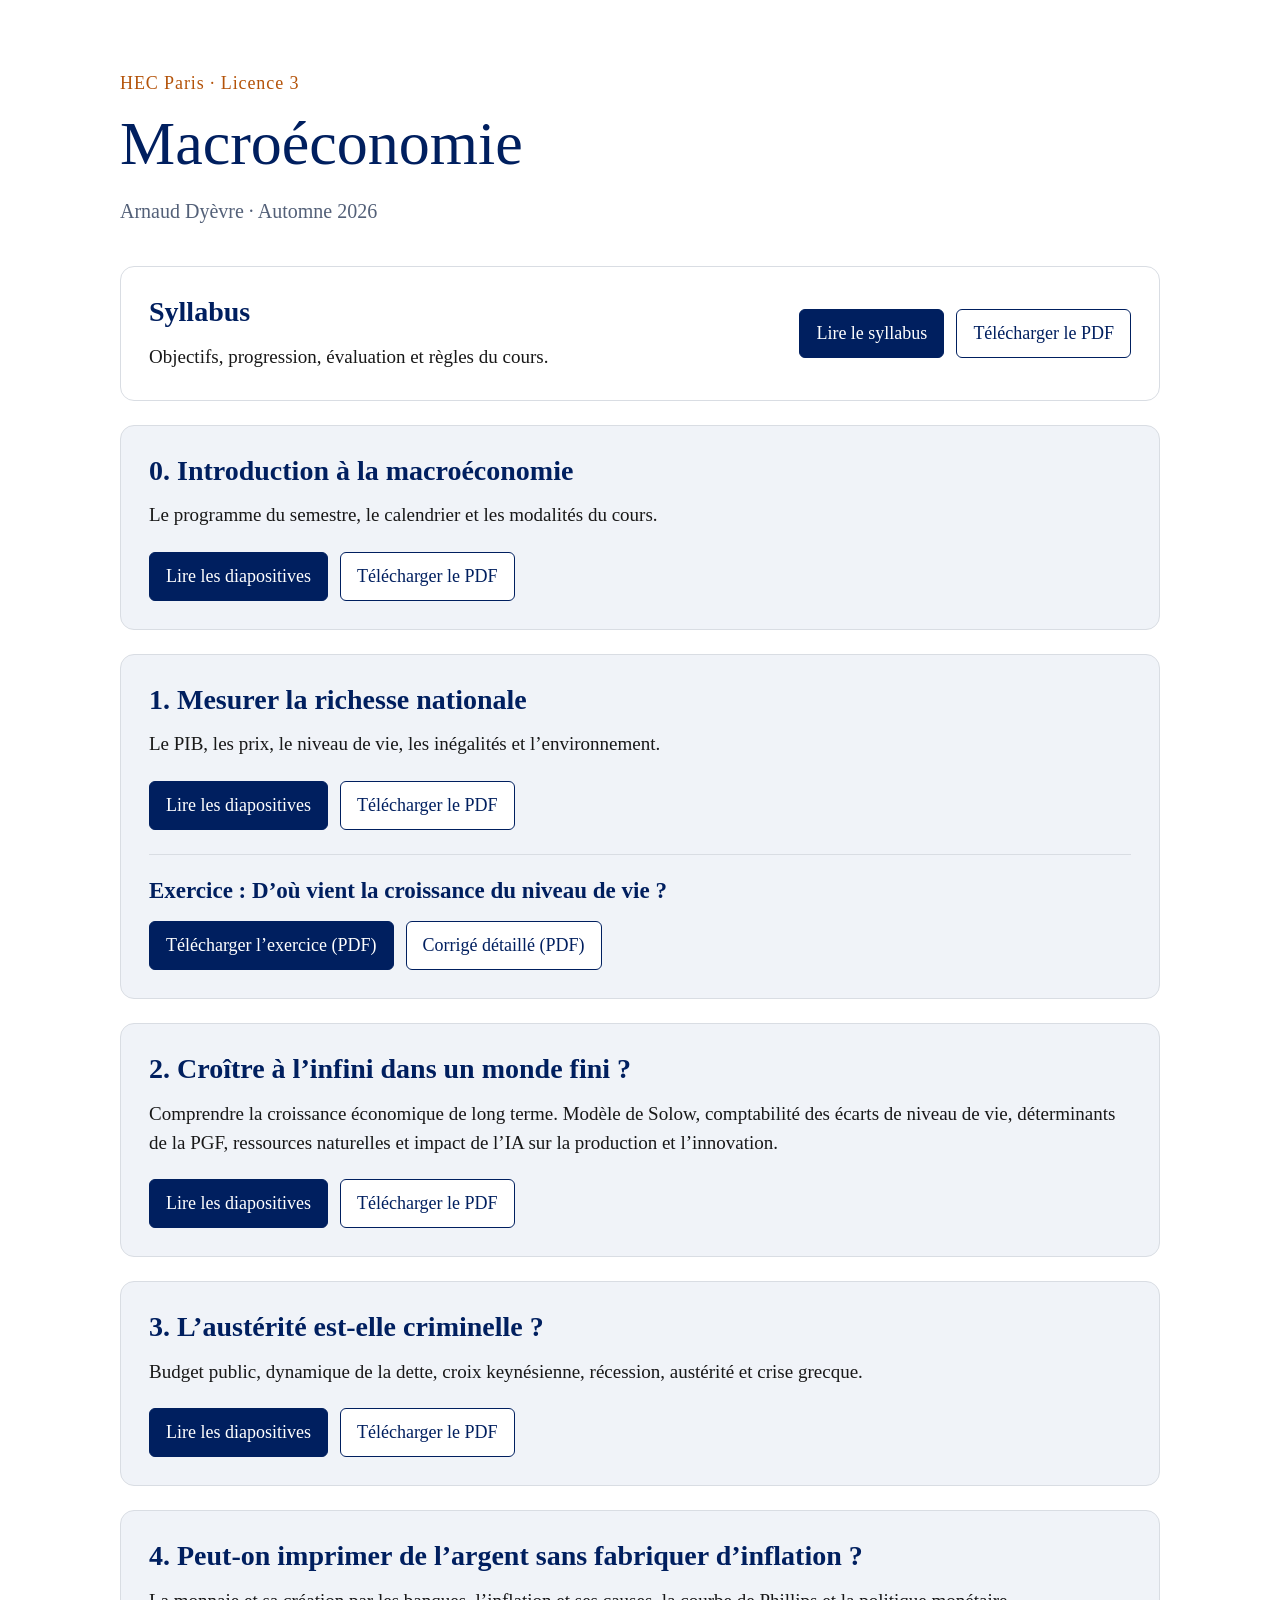
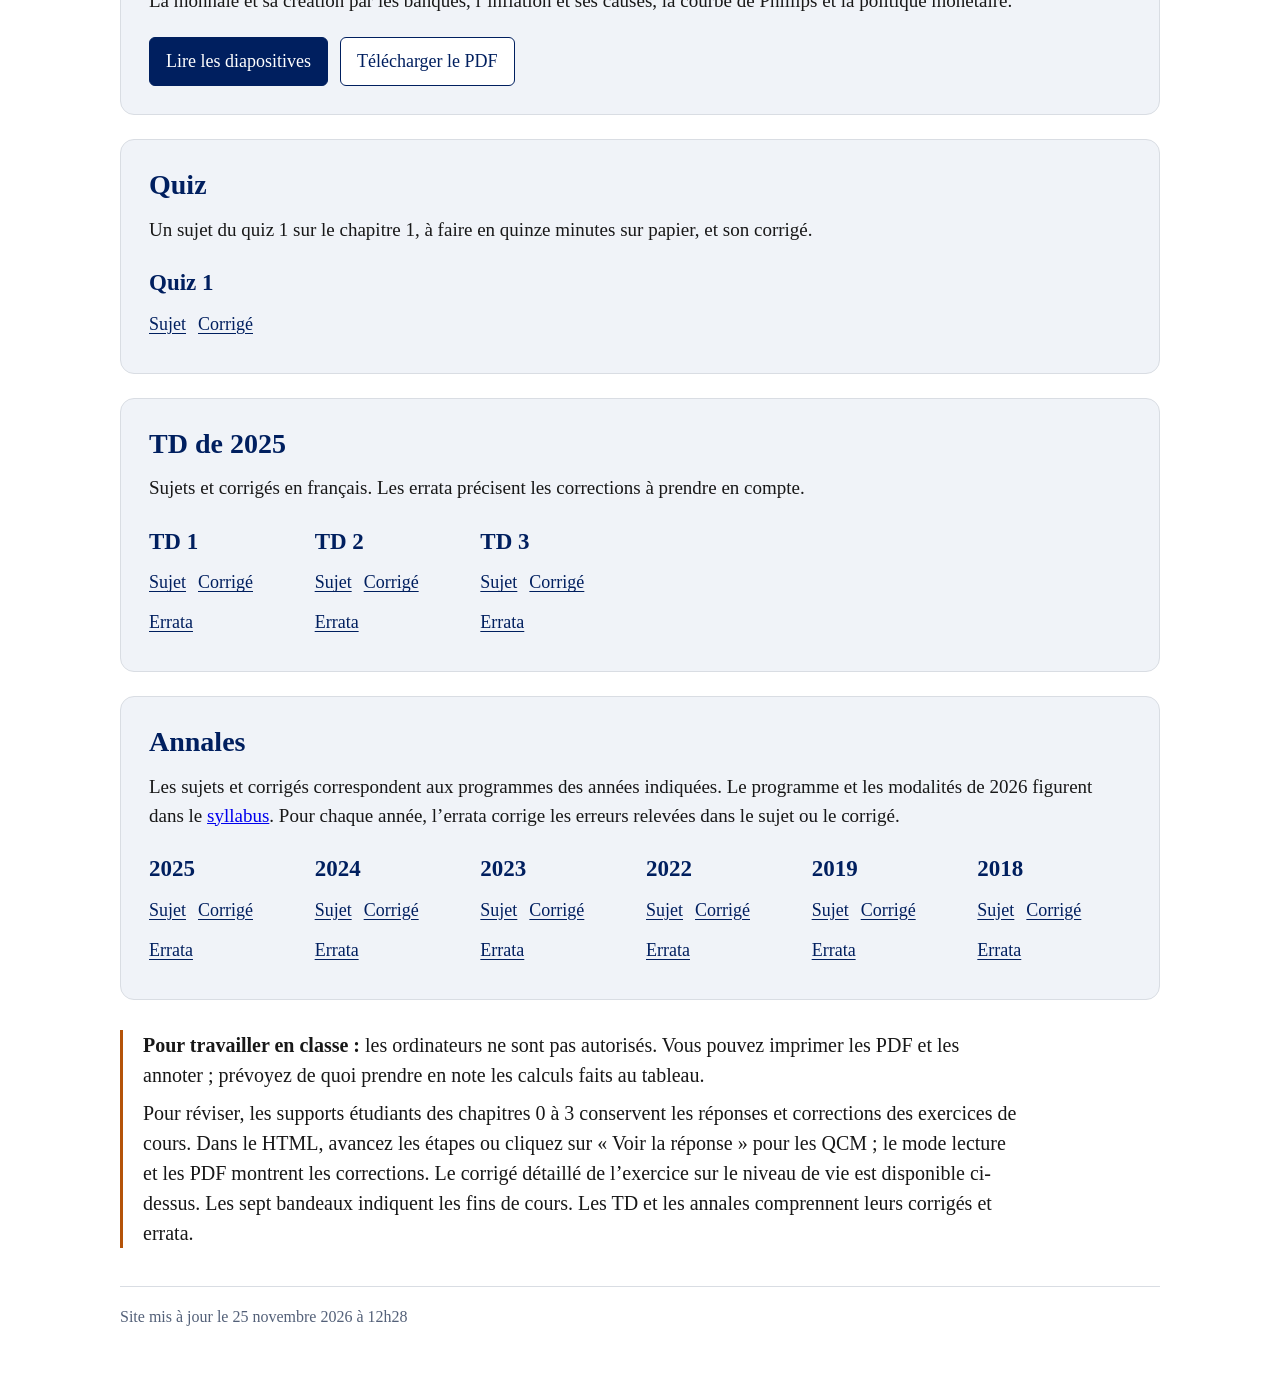
==== commit 1465538c: "Publier les supports de cours et la révision du chapitre sur la monnaie" ====
--- a/index.html
+++ b/index.html
@@ -52,7 +52,7 @@
       </article>
     </div>
     <div class="notice"><p><strong>Pour travailler en classe :</strong> les ordinateurs ne sont pas autorisés. Vous pouvez imprimer les PDF et les annoter ; prévoyez de quoi prendre en note les calculs faits au tableau.</p><p>Pour réviser, les supports étudiants des chapitres 0 à 3 conservent les réponses et corrections des exercices de cours. Dans le HTML, avancez les étapes ou cliquez sur « Voir la réponse » pour les QCM ; le mode lecture et les PDF montrent les corrections. Le corrigé détaillé de l’exercice sur le niveau de vie est disponible ci-dessus. Les sept bandeaux indiquent les fins de cours. Les TD et les annales comprennent leurs corrigés et errata.</p></div>
-    <footer>Site mis à jour le <time datetime="2026-11-25">25 novembre 2026</time> à 09h43</footer>
+    <footer>Site mis à jour le <time datetime="2026-11-25">25 novembre 2026</time> à 12h28</footer>
   </main>
 </body>
 </html>
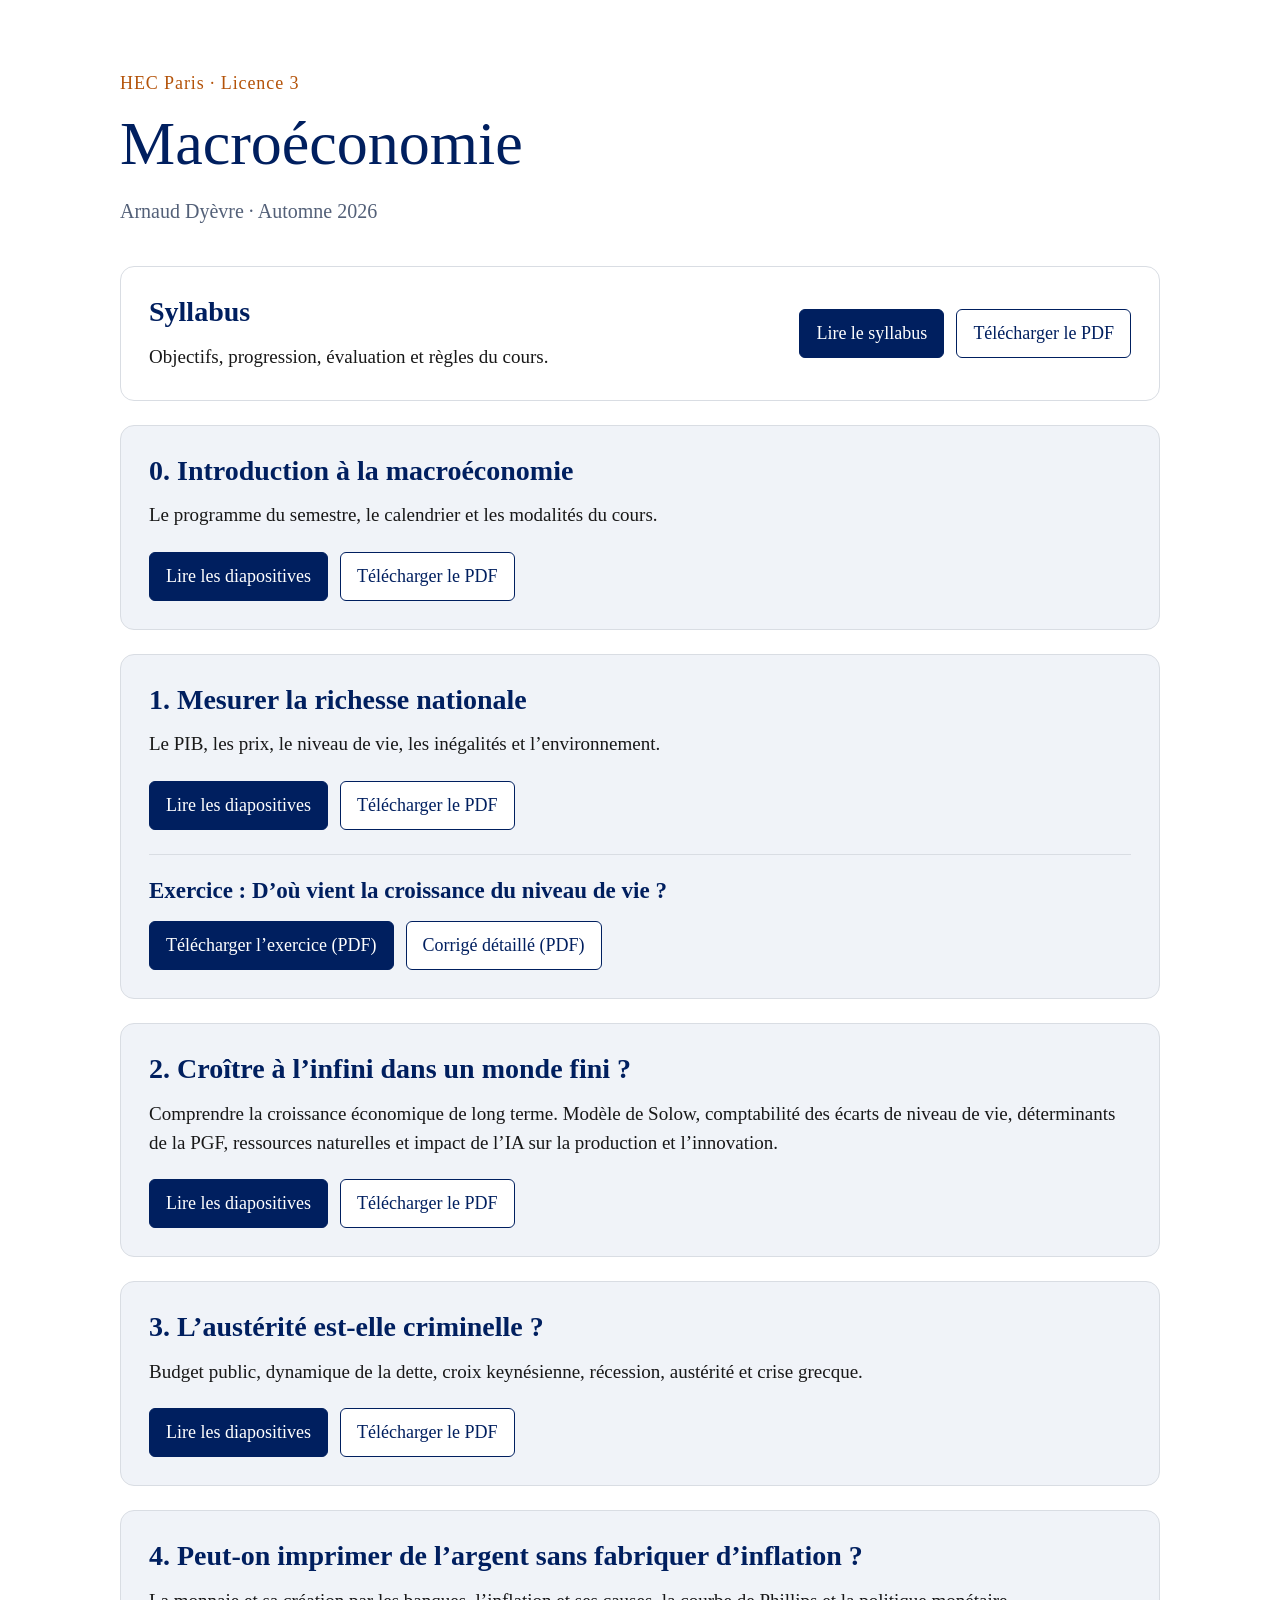
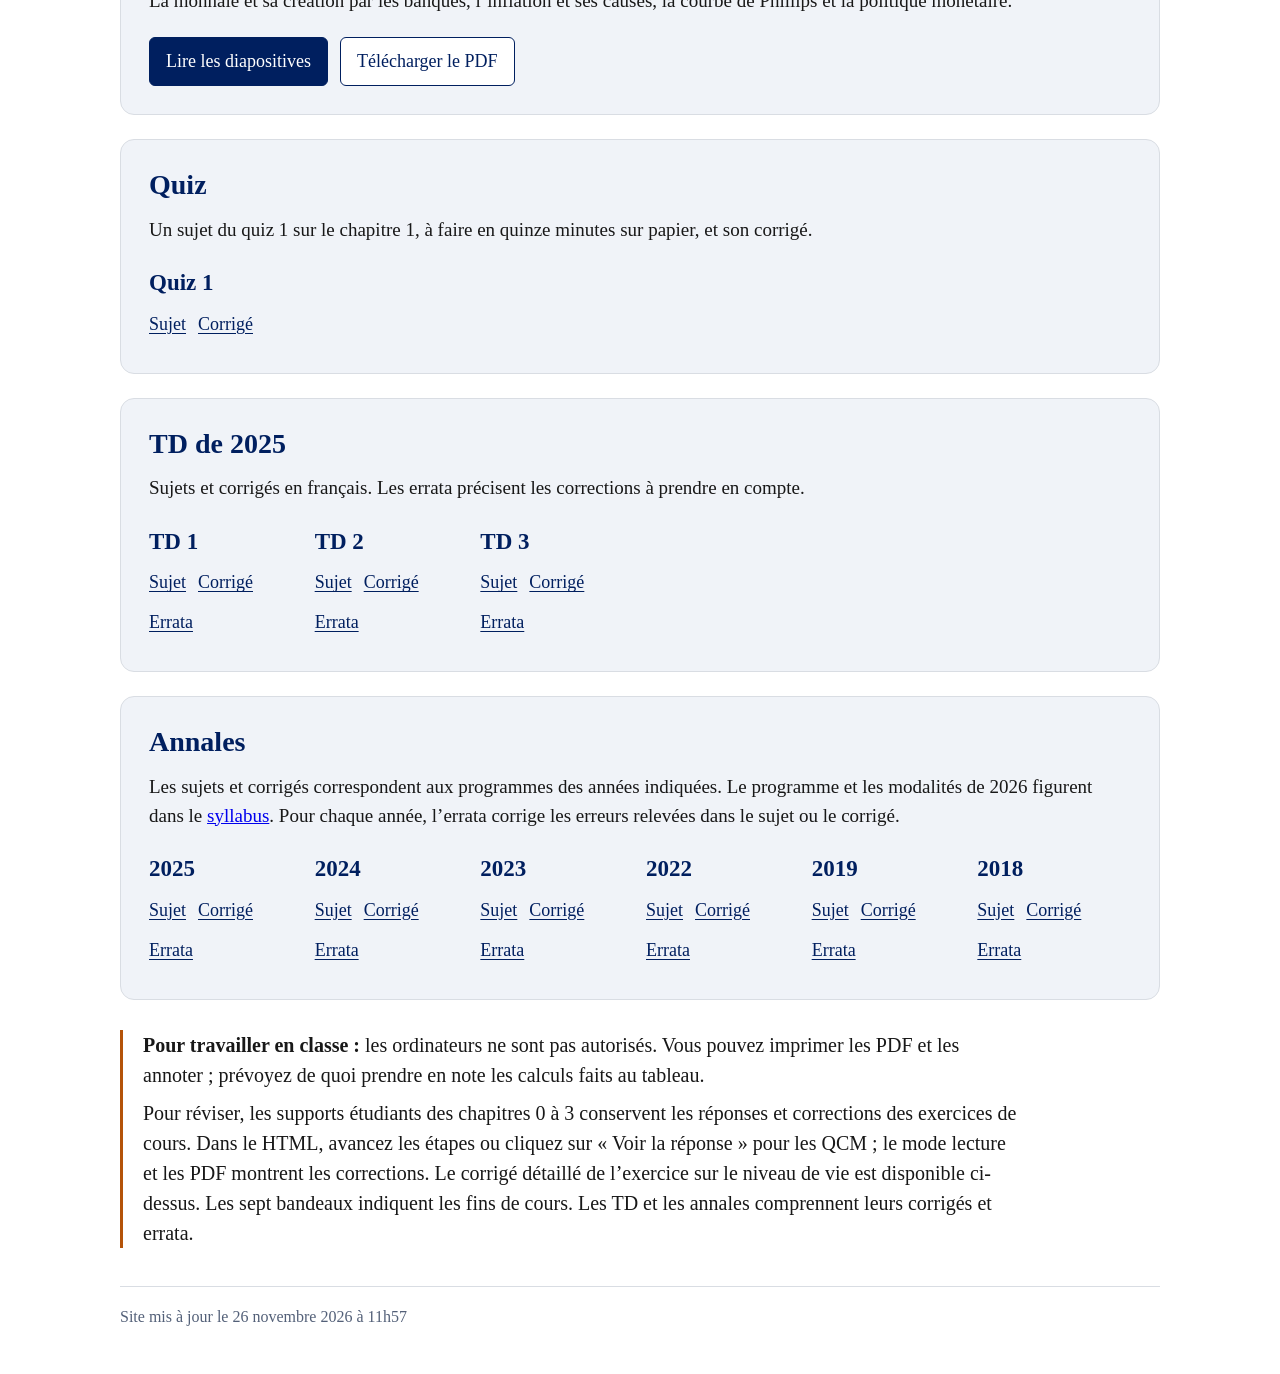
==== commit cfda45b1: "Publier les fins des cours 8 et 9 et les PDF de macroéconomie" ====
--- a/index.html
+++ b/index.html
@@ -52,7 +52,7 @@
       </article>
     </div>
     <div class="notice"><p><strong>Pour travailler en classe :</strong> les ordinateurs ne sont pas autorisés. Vous pouvez imprimer les PDF et les annoter ; prévoyez de quoi prendre en note les calculs faits au tableau.</p><p>Pour réviser, les supports étudiants des chapitres 0 à 3 conservent les réponses et corrections des exercices de cours. Dans le HTML, avancez les étapes ou cliquez sur « Voir la réponse » pour les QCM ; le mode lecture et les PDF montrent les corrections. Le corrigé détaillé de l’exercice sur le niveau de vie est disponible ci-dessus. Les sept bandeaux indiquent les fins de cours. Les TD et les annales comprennent leurs corrigés et errata.</p></div>
-    <footer>Site mis à jour le <time datetime="2026-11-25">25 novembre 2026</time> à 12h28</footer>
+    <footer>Site mis à jour le <time datetime="2026-11-26">26 novembre 2026</time> à 11h57</footer>
   </main>
 </body>
 </html>
